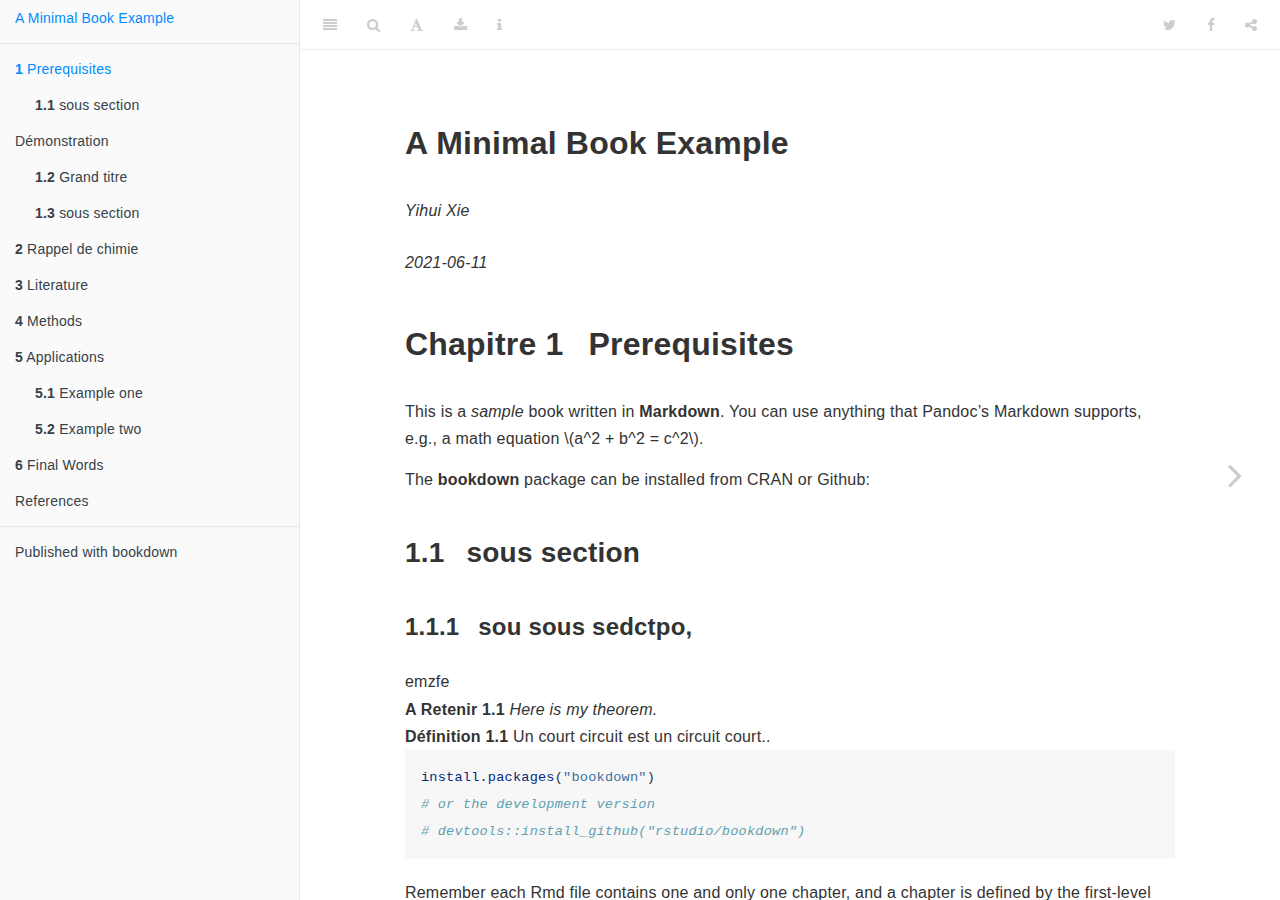
==== index.html @ 212eddb8 "premier commit" ====
<!DOCTYPE html>
<html lang="" xml:lang="">
<head>

  <meta charset="utf-8" />
  <meta http-equiv="X-UA-Compatible" content="IE=edge" />
  <title>A Minimal Book Example</title>
  <meta name="description" content="This is a minimal example of using the bookdown package to write a book. The output format for this example is bookdown::gitbook." />
  <meta name="generator" content="bookdown 0.22 and GitBook 2.6.7" />

  <meta property="og:title" content="A Minimal Book Example" />
  <meta property="og:type" content="book" />
  
  
  <meta property="og:description" content="This is a minimal example of using the bookdown package to write a book. The output format for this example is bookdown::gitbook." />
  

  <meta name="twitter:card" content="summary" />
  <meta name="twitter:title" content="A Minimal Book Example" />
  
  <meta name="twitter:description" content="This is a minimal example of using the bookdown package to write a book. The output format for this example is bookdown::gitbook." />
  

<meta name="author" content="Yihui Xie" />


<meta name="date" content="2021-06-11" />

  <meta name="viewport" content="width=device-width, initial-scale=1" />
  <meta name="apple-mobile-web-app-capable" content="yes" />
  <meta name="apple-mobile-web-app-status-bar-style" content="black" />
  
  

<link rel="next" href="démonstration.html"/>
<script src="libs/header-attrs-2.8/header-attrs.js"></script>
<script src="libs/jquery-2.2.3/jquery.min.js"></script>
<link href="libs/gitbook-2.6.7/css/style.css" rel="stylesheet" />
<link href="libs/gitbook-2.6.7/css/plugin-table.css" rel="stylesheet" />
<link href="libs/gitbook-2.6.7/css/plugin-bookdown.css" rel="stylesheet" />
<link href="libs/gitbook-2.6.7/css/plugin-highlight.css" rel="stylesheet" />
<link href="libs/gitbook-2.6.7/css/plugin-search.css" rel="stylesheet" />
<link href="libs/gitbook-2.6.7/css/plugin-fontsettings.css" rel="stylesheet" />
<link href="libs/gitbook-2.6.7/css/plugin-clipboard.css" rel="stylesheet" />









<link href="libs/anchor-sections-1.0.1/anchor-sections.css" rel="stylesheet" />
<script src="libs/anchor-sections-1.0.1/anchor-sections.js"></script>


<style type="text/css">
pre > code.sourceCode { white-space: pre; position: relative; }
pre > code.sourceCode > span { display: inline-block; line-height: 1.25; }
pre > code.sourceCode > span:empty { height: 1.2em; }
.sourceCode { overflow: visible; }
code.sourceCode > span { color: inherit; text-decoration: inherit; }
pre.sourceCode { margin: 0; }
@media screen {
div.sourceCode { overflow: auto; }
}
@media print {
pre > code.sourceCode { white-space: pre-wrap; }
pre > code.sourceCode > span { text-indent: -5em; padding-left: 5em; }
}
pre.numberSource code
  { counter-reset: source-line 0; }
pre.numberSource code > span
  { position: relative; left: -4em; counter-increment: source-line; }
pre.numberSource code > span > a:first-child::before
  { content: counter(source-line);
    position: relative; left: -1em; text-align: right; vertical-align: baseline;
    border: none; display: inline-block;
    -webkit-touch-callout: none; -webkit-user-select: none;
    -khtml-user-select: none; -moz-user-select: none;
    -ms-user-select: none; user-select: none;
    padding: 0 4px; width: 4em;
    color: #aaaaaa;
  }
pre.numberSource { margin-left: 3em; border-left: 1px solid #aaaaaa;  padding-left: 4px; }
div.sourceCode
  {   }
@media screen {
pre > code.sourceCode > span > a:first-child::before { text-decoration: underline; }
}
code span.al { color: #ff0000; font-weight: bold; } /* Alert */
code span.an { color: #60a0b0; font-weight: bold; font-style: italic; } /* Annotation */
code span.at { color: #7d9029; } /* Attribute */
code span.bn { color: #40a070; } /* BaseN */
code span.bu { } /* BuiltIn */
code span.cf { color: #007020; font-weight: bold; } /* ControlFlow */
code span.ch { color: #4070a0; } /* Char */
code span.cn { color: #880000; } /* Constant */
code span.co { color: #60a0b0; font-style: italic; } /* Comment */
code span.cv { color: #60a0b0; font-weight: bold; font-style: italic; } /* CommentVar */
code span.do { color: #ba2121; font-style: italic; } /* Documentation */
code span.dt { color: #902000; } /* DataType */
code span.dv { color: #40a070; } /* DecVal */
code span.er { color: #ff0000; font-weight: bold; } /* Error */
code span.ex { } /* Extension */
code span.fl { color: #40a070; } /* Float */
code span.fu { color: #06287e; } /* Function */
code span.im { } /* Import */
code span.in { color: #60a0b0; font-weight: bold; font-style: italic; } /* Information */
code span.kw { color: #007020; font-weight: bold; } /* Keyword */
code span.op { color: #666666; } /* Operator */
code span.ot { color: #007020; } /* Other */
code span.pp { color: #bc7a00; } /* Preprocessor */
code span.sc { color: #4070a0; } /* SpecialChar */
code span.ss { color: #bb6688; } /* SpecialString */
code span.st { color: #4070a0; } /* String */
code span.va { color: #19177c; } /* Variable */
code span.vs { color: #4070a0; } /* VerbatimString */
code span.wa { color: #60a0b0; font-weight: bold; font-style: italic; } /* Warning */
</style>


<link rel="stylesheet" href="style.css" type="text/css" />
</head>

<body>



  <div class="book without-animation with-summary font-size-2 font-family-1" data-basepath=".">

    <div class="book-summary">
      <nav role="navigation">

<ul class="summary">
<li><a href="./">A Minimal Book Example</a></li>

<li class="divider"></li>
<li class="chapter" data-level="1" data-path="index.html"><a href="index.html"><i class="fa fa-check"></i><b>1</b> Prerequisites</a>
<ul>
<li class="chapter" data-level="1.1" data-path="index.html"><a href="index.html#sous-section"><i class="fa fa-check"></i><b>1.1</b> sous section</a>
<ul>
<li class="chapter" data-level="1.1.1" data-path="index.html"><a href="index.html#sou-sous-sedctpo"><i class="fa fa-check"></i><b>1.1.1</b> sou sous sedctpo,</a></li>
</ul></li>
</ul></li>
<li class="chapter" data-level="" data-path="démonstration.html"><a href="démonstration.html"><i class="fa fa-check"></i>Démonstration</a>
<ul>
<li class="chapter" data-level="1.2" data-path="démonstration.html"><a href="démonstration.html#grand-titre"><i class="fa fa-check"></i><b>1.2</b> Grand titre</a>
<ul>
<li class="chapter" data-level="1.2.1" data-path="démonstration.html"><a href="démonstration.html#sous-titre"><i class="fa fa-check"></i><b>1.2.1</b> Sous titre</a></li>
</ul></li>
<li class="chapter" data-level="1.3" data-path="démonstration.html"><a href="démonstration.html#sous-section-1"><i class="fa fa-check"></i><b>1.3</b> sous section</a>
<ul>
<li class="chapter" data-level="1.3.1" data-path="démonstration.html"><a href="démonstration.html#sou-sous-sedctpo-1"><i class="fa fa-check"></i><b>1.3.1</b> sou sous sedctpo,</a></li>
</ul></li>
</ul></li>
<li class="chapter" data-level="2" data-path="rappel-de-chimie.html"><a href="rappel-de-chimie.html"><i class="fa fa-check"></i><b>2</b> Rappel de chimie</a></li>
<li class="chapter" data-level="3" data-path="literature.html"><a href="literature.html"><i class="fa fa-check"></i><b>3</b> Literature</a></li>
<li class="chapter" data-level="4" data-path="methods.html"><a href="methods.html"><i class="fa fa-check"></i><b>4</b> Methods</a></li>
<li class="chapter" data-level="5" data-path="applications.html"><a href="applications.html"><i class="fa fa-check"></i><b>5</b> Applications</a>
<ul>
<li class="chapter" data-level="5.1" data-path="applications.html"><a href="applications.html#example-one"><i class="fa fa-check"></i><b>5.1</b> Example one</a></li>
<li class="chapter" data-level="5.2" data-path="applications.html"><a href="applications.html#example-two"><i class="fa fa-check"></i><b>5.2</b> Example two</a></li>
</ul></li>
<li class="chapter" data-level="6" data-path="final-words.html"><a href="final-words.html"><i class="fa fa-check"></i><b>6</b> Final Words</a></li>
<li class="chapter" data-level="" data-path="references.html"><a href="references.html"><i class="fa fa-check"></i>References</a></li>
<li class="divider"></li>
<li><a href="https://github.com/rstudio/bookdown" target="blank">Published with bookdown</a></li>

</ul>

      </nav>
    </div>

    <div class="book-body">
      <div class="body-inner">
        <div class="book-header" role="navigation">
          <h1>
            <i class="fa fa-circle-o-notch fa-spin"></i><a href="./">A Minimal Book Example</a>
          </h1>
        </div>

        <div class="page-wrapper" tabindex="-1" role="main">
          <div class="page-inner">

            <section class="normal" id="section-">
<div id="header">
<h1 class="title">A Minimal Book Example</h1>
<p class="author"><em>Yihui Xie</em></p>
<p class="date" style="margin-top: 1.5em;"><em>2021-06-11</em></p>
</div>
<div id="prerequisites" class="section level1" number="1">
<h1><span class="header-section-number">Chapitre 1</span> Prerequisites</h1>
<p>This is a <em>sample</em> book written in <strong>Markdown</strong>. You can use anything that Pandoc’s Markdown supports, e.g., a math equation <span class="math inline">\(a^2 + b^2 = c^2\)</span>.</p>
<p>The <strong>bookdown</strong> package can be installed from CRAN or Github:</p>
<div id="sous-section" class="section level2" number="1.1">
<h2><span class="header-section-number">1.1</span> sous section</h2>
<div id="sou-sous-sedctpo" class="section level3" number="1.1.1">
<h3><span class="header-section-number">1.1.1</span> sou sous sedctpo,</h3>
emzfe

<div class="theorem">
<span id="thm:unnamed-chunk-1" class="theorem"><strong>A Retenir 1.1  </strong></span>Here is my theorem.
</div>

<div class="definition">
<span id="def:unnamed-chunk-2" class="definition"><strong>Définition 1.1  </strong></span>Un court circuit est un circuit court..
</div>
<div class="sourceCode" id="cb1"><pre class="sourceCode r"><code class="sourceCode r"><span id="cb1-1"><a href="index.html#cb1-1" aria-hidden="true" tabindex="-1"></a><span class="fu">install.packages</span>(<span class="st">&quot;bookdown&quot;</span>)</span>
<span id="cb1-2"><a href="index.html#cb1-2" aria-hidden="true" tabindex="-1"></a><span class="co"># or the development version</span></span>
<span id="cb1-3"><a href="index.html#cb1-3" aria-hidden="true" tabindex="-1"></a><span class="co"># devtools::install_github(&quot;rstudio/bookdown&quot;)</span></span></code></pre></div>
<p>Remember each Rmd file contains one and only one chapter, and a chapter is defined by the first-level heading <code>#</code>.</p>
<p>To compile this example to PDF, you need XeLaTeX. You are recommended to install TinyTeX (which includes XeLaTeX): <a href="https://yihui.org/tinytex/" class="uri">https://yihui.org/tinytex/</a>.</p>

</div>
</div>
</div>
            </section>

          </div>
        </div>
      </div>

<a href="démonstration.html" class="navigation navigation-next navigation-unique" aria-label="Next page"><i class="fa fa-angle-right"></i></a>
    </div>
  </div>
<script src="libs/gitbook-2.6.7/js/app.min.js"></script>
<script src="libs/gitbook-2.6.7/js/lunr.js"></script>
<script src="libs/gitbook-2.6.7/js/clipboard.min.js"></script>
<script src="libs/gitbook-2.6.7/js/plugin-search.js"></script>
<script src="libs/gitbook-2.6.7/js/plugin-sharing.js"></script>
<script src="libs/gitbook-2.6.7/js/plugin-fontsettings.js"></script>
<script src="libs/gitbook-2.6.7/js/plugin-bookdown.js"></script>
<script src="libs/gitbook-2.6.7/js/jquery.highlight.js"></script>
<script src="libs/gitbook-2.6.7/js/plugin-clipboard.js"></script>
<script>
gitbook.require(["gitbook"], function(gitbook) {
gitbook.start({
"sharing": {
"github": false,
"facebook": true,
"twitter": true,
"linkedin": false,
"weibo": false,
"instapaper": false,
"vk": false,
"whatsapp": false,
"all": ["facebook", "twitter", "linkedin", "weibo", "instapaper"]
},
"fontsettings": {
"theme": "white",
"family": "sans",
"size": 2
},
"edit": {
"link": null,
"text": null
},
"history": {
"link": null,
"text": null
},
"view": {
"link": null,
"text": null
},
"download": ["book.pdf", "book.epub"],
"toc": {
"collapse": "subsection"
}
});
});
</script>

<!-- dynamically load mathjax for compatibility with self-contained -->
<script>
  (function () {
    var script = document.createElement("script");
    script.type = "text/javascript";
    var src = "true";
    if (src === "" || src === "true") src = "https://mathjax.rstudio.com/latest/MathJax.js?config=TeX-MML-AM_CHTML";
    if (location.protocol !== "file:")
      if (/^https?:/.test(src))
        src = src.replace(/^https?:/, '');
    script.src = src;
    document.getElementsByTagName("head")[0].appendChild(script);
  })();
</script>
</body>

</html>
---- libs/gitbook-2.6.7/css/style.css ----
/*! normalize.css v2.1.0 | MIT License | git.io/normalize */img,legend{border:0}*,.fa{-webkit-font-smoothing:antialiased}.fa-ul>li,sub,sup{position:relative}.book .book-body .page-wrapper .page-inner section.normal hr:after,.book-langs-index .inner .languages:after,.buttons:after,.dropdown-menu .buttons:after{clear:both}body,html{-ms-text-size-adjust:100%;-webkit-text-size-adjust:100%}article,aside,details,figcaption,figure,footer,header,hgroup,main,nav,section,summary{display:block}audio,canvas,video{display:inline-block}.hidden,[hidden]{display:none}audio:not([controls]){display:none;height:0}html{font-family:sans-serif}body,figure{margin:0}a:focus{outline:dotted thin}a:active,a:hover{outline:0}h1{font-size:2em;margin:.67em 0}abbr[title]{border-bottom:1px dotted}b,strong{font-weight:700}dfn{font-style:italic}hr{-moz-box-sizing:content-box;box-sizing:content-box;height:0}mark{background:#ff0;color:#000}code,kbd,pre,samp{font-family:monospace,serif;font-size:1em}pre{white-space:pre-wrap}q{quotes:"\201C" "\201D" "\2018" "\2019"}small{font-size:80%}sub,sup{font-size:75%;line-height:0;vertical-align:baseline}sup{top:-.5em}sub{bottom:-.25em}svg:not(:root){overflow:hidden}fieldset{border:1px solid silver;margin:0 2px;padding:.35em .625em .75em}legend{padding:0}button,input,select,textarea{font-family:inherit;font-size:100%;margin:0}button,input{line-height:normal}button,select{text-transform:none}button,html input[type=button],input[type=reset],input[type=submit]{-webkit-appearance:button;cursor:pointer}button[disabled],html input[disabled]{cursor:default}input[type=checkbox],input[type=radio]{box-sizing:border-box;padding:0}input[type=search]{-webkit-appearance:textfield;-moz-box-sizing:content-box;-webkit-box-sizing:content-box;box-sizing:content-box}input[type=search]::-webkit-search-cancel-button{margin-right:10px;}button::-moz-focus-inner,input::-moz-focus-inner{border:0;padding:0}textarea{overflow:auto;vertical-align:top}table{border-collapse:collapse;border-spacing:0}/*!
 * Preboot v2
 *
 * Open sourced under MIT license by @mdo.
 * Some variables and mixins from Bootstrap (Apache 2 license).
 */.link-inherit,.link-inherit:focus,.link-inherit:hover{color:inherit}.fa,.fa-stack{display:inline-block}/*!
 *  Font Awesome 4.7.0 by @davegandy - http://fontawesome.io - @fontawesome
 *  License - http://fontawesome.io/license (Font: SIL OFL 1.1, CSS: MIT License)
 */@font-face{font-family:FontAwesome;src:url(./fontawesome/fontawesome-webfont.ttf?v=4.7.0) format('truetype');font-weight:400;font-style:normal}.fa{font-family:FontAwesome;font-style:normal;font-weight:400;line-height:1;-moz-osx-font-smoothing:grayscale}.book .book-header,.book .book-summary{font-family:"Helvetica Neue",Helvetica,Arial,sans-serif}.fa-lg{font-size:1.33333333em;line-height:.75em;vertical-align:-15%}.fa-2x{font-size:2em}.fa-3x{font-size:3em}.fa-4x{font-size:4em}.fa-5x{font-size:5em}.fa-fw{width:1.28571429em;text-align:center}.fa-ul{padding-left:0;margin-left:2.14285714em;list-style-type:none}.fa-li{position:absolute;left:-2.14285714em;width:2.14285714em;top:.14285714em;text-align:center}.fa-li.fa-lg{left:-1.85714286em}.fa-border{padding:.2em .25em .15em;border:.08em solid #eee;border-radius:.1em}.pull-right{float:right}.pull-left{float:left}.fa.pull-left{margin-right:.3em}.fa.pull-right{margin-left:.3em}.fa-spin{-webkit-animation:spin 2s infinite linear;-moz-animation:spin 2s infinite linear;-o-animation:spin 2s infinite linear;animation:spin 2s infinite linear}@-moz-keyframes spin{0%{-moz-transform:rotate(0)}100%{-moz-transform:rotate(359deg)}}@-webkit-keyframes spin{0%{-webkit-transform:rotate(0)}100%{-webkit-transform:rotate(359deg)}}@-o-keyframes spin{0%{-o-transform:rotate(0)}100%{-o-transform:rotate(359deg)}}@keyframes spin{0%{-webkit-transform:rotate(0);transform:rotate(0)}100%{-webkit-transform:rotate(359deg);transform:rotate(359deg)}}.fa-rotate-90{filter:progid:DXImageTransform.Microsoft.BasicImage(rotation=1);-webkit-transform:rotate(90deg);-moz-transform:rotate(90deg);-ms-transform:rotate(90deg);-o-transform:rotate(90deg);transform:rotate(90deg)}.fa-rotate-180{filter:progid:DXImageTransform.Microsoft.BasicImage(rotation=2);-webkit-transform:rotate(180deg);-moz-transform:rotate(180deg);-ms-transform:rotate(180deg);-o-transform:rotate(180deg);transform:rotate(180deg)}.fa-rotate-270{filter:progid:DXImageTransform.Microsoft.BasicImage(rotation=3);-webkit-transform:rotate(270deg);-moz-transform:rotate(270deg);-ms-transform:rotate(270deg);-o-transform:rotate(270deg);transform:rotate(270deg)}.fa-flip-horizontal{filter:progid:DXImageTransform.Microsoft.BasicImage(rotation=0, mirror=1);-webkit-transform:scale(-1,1);-moz-transform:scale(-1,1);-ms-transform:scale(-1,1);-o-transform:scale(-1,1);transform:scale(-1,1)}.fa-flip-vertical{filter:progid:DXImageTransform.Microsoft.BasicImage(rotation=2, mirror=1);-webkit-transform:scale(1,-1);-moz-transform:scale(1,-1);-ms-transform:scale(1,-1);-o-transform:scale(1,-1);transform:scale(1,-1)}.fa-stack{position:relative;width:2em;height:2em;line-height:2em;vertical-align:middle}.fa-stack-1x,.fa-stack-2x{position:absolute;left:0;width:100%;text-align:center}.fa-stack-1x{line-height:inherit}.fa-stack-2x{font-size:2em}.fa-inverse{color:#fff}.fa-glass:before{content:"\f000"}.fa-music:before{content:"\f001"}.fa-search:before{content:"\f002"}.fa-envelope-o:before{content:"\f003"}.fa-heart:before{content:"\f004"}.fa-star:before{content:"\f005"}.fa-star-o:before{content:"\f006"}.fa-user:before{content:"\f007"}.fa-film:before{content:"\f008"}.fa-th-large:before{content:"\f009"}.fa-th:before{content:"\f00a"}.fa-th-list:before{content:"\f00b"}.fa-check:before{content:"\f00c"}.fa-times:before{content:"\f00d"}.fa-search-plus:before{content:"\f00e"}.fa-search-minus:before{content:"\f010"}.fa-power-off:before{content:"\f011"}.fa-signal:before{content:"\f012"}.fa-cog:before,.fa-gear:before{content:"\f013"}.fa-trash-o:before{content:"\f014"}.fa-home:before{content:"\f015"}.fa-file-o:before{content:"\f016"}.fa-clock-o:before{content:"\f017"}.fa-road:before{content:"\f018"}.fa-download:before{content:"\f019"}.fa-arrow-circle-o-down:before{content:"\f01a"}.fa-arrow-circle-o-up:before{content:"\f01b"}.fa-inbox:before{content:"\f01c"}.fa-play-circle-o:before{content:"\f01d"}.fa-repeat:before,.fa-rotate-right:before{content:"\f01e"}.fa-refresh:before{content:"\f021"}.fa-list-alt:before{content:"\f022"}.fa-lock:before{content:"\f023"}.fa-flag:before{content:"\f024"}.fa-headphones:before{content:"\f025"}.fa-volume-off:before{content:"\f026"}.fa-volume-down:before{content:"\f027"}.fa-volume-up:before{content:"\f028"}.fa-qrcode:before{content:"\f029"}.fa-barcode:before{content:"\f02a"}.fa-tag:before{content:"\f02b"}.fa-tags:before{content:"\f02c"}.fa-book:before{content:"\f02d"}.fa-bookmark:before{content:"\f02e"}.fa-print:before{content:"\f02f"}.fa-camera:before{content:"\f030"}.fa-font:before{content:"\f031"}.fa-bold:before{content:"\f032"}.fa-italic:before{content:"\f033"}.fa-text-height:before{content:"\f034"}.fa-text-width:before{content:"\f035"}.fa-align-left:before{content:"\f036"}.fa-align-center:before{content:"\f037"}.fa-align-right:before{content:"\f038"}.fa-align-justify:before{content:"\f039"}.fa-list:before{content:"\f03a"}.fa-dedent:before,.fa-outdent:before{content:"\f03b"}.fa-indent:before{content:"\f03c"}.fa-video-camera:before{content:"\f03d"}.fa-image:before,.fa-photo:before,.fa-picture-o:before{content:"\f03e"}.fa-pencil:before{content:"\f040"}.fa-map-marker:before{content:"\f041"}.fa-adjust:before{content:"\f042"}.fa-tint:before{content:"\f043"}.fa-edit:before,.fa-pencil-square-o:before{content:"\f044"}.fa-share-square-o:before{content:"\f045"}.fa-check-square-o:before{content:"\f046"}.fa-arrows:before{content:"\f047"}.fa-step-backward:before{content:"\f048"}.fa-fast-backward:before{content:"\f049"}.fa-backward:before{content:"\f04a"}.fa-play:before{content:"\f04b"}.fa-pause:before{content:"\f04c"}.fa-stop:before{content:"\f04d"}.fa-forward:before{content:"\f04e"}.fa-fast-forward:before{content:"\f050"}.fa-step-forward:before{content:"\f051"}.fa-eject:before{content:"\f052"}.fa-chevron-left:before{content:"\f053"}.fa-chevron-right:before{content:"\f054"}.fa-plus-circle:before{content:"\f055"}.fa-minus-circle:before{content:"\f056"}.fa-times-circle:before{content:"\f057"}.fa-check-circle:before{content:"\f058"}.fa-question-circle:before{content:"\f059"}.fa-info-circle:before{content:"\f05a"}.fa-crosshairs:before{content:"\f05b"}.fa-times-circle-o:before{content:"\f05c"}.fa-check-circle-o:before{content:"\f05d"}.fa-ban:before{content:"\f05e"}.fa-arrow-left:before{content:"\f060"}.fa-arrow-right:before{content:"\f061"}.fa-arrow-up:before{content:"\f062"}.fa-arrow-down:before{content:"\f063"}.fa-mail-forward:before,.fa-share:before{content:"\f064"}.fa-expand:before{content:"\f065"}.fa-compress:before{content:"\f066"}.fa-plus:before{content:"\f067"}.fa-minus:before{content:"\f068"}.fa-asterisk:before{content:"\f069"}.fa-exclamation-circle:before{content:"\f06a"}.fa-gift:before{content:"\f06b"}.fa-leaf:before{content:"\f06c"}.fa-fire:before{content:"\f06d"}.fa-eye:before{content:"\f06e"}.fa-eye-slash:before{content:"\f070"}.fa-exclamation-triangle:before,.fa-warning:before{content:"\f071"}.fa-plane:before{content:"\f072"}.fa-calendar:before{content:"\f073"}.fa-random:before{content:"\f074"}.fa-comment:before{content:"\f075"}.fa-magnet:before{content:"\f076"}.fa-chevron-up:before{content:"\f077"}.fa-chevron-down:before{content:"\f078"}.fa-retweet:before{content:"\f079"}.fa-shopping-cart:before{content:"\f07a"}.fa-folder:before{content:"\f07b"}.fa-folder-open:before{content:"\f07c"}.fa-arrows-v:before{content:"\f07d"}.fa-arrows-h:before{content:"\f07e"}.fa-bar-chart-o:before{content:"\f080"}.fa-twitter-square:before{content:"\f081"}.fa-facebook-square:before{content:"\f082"}.fa-camera-retro:before{content:"\f083"}.fa-key:before{content:"\f084"}.fa-cogs:before,.fa-gears:before{content:"\f085"}.fa-comments:before{content:"\f086"}.fa-thumbs-o-up:before{content:"\f087"}.fa-thumbs-o-down:before{content:"\f088"}.fa-star-half:before{content:"\f089"}.fa-heart-o:before{content:"\f08a"}.fa-sign-out:before{content:"\f08b"}.fa-linkedin-square:before{content:"\f08c"}.fa-thumb-tack:before{content:"\f08d"}.fa-external-link:before{content:"\f08e"}.fa-sign-in:before{content:"\f090"}.fa-trophy:before{content:"\f091"}.fa-github-square:before{content:"\f092"}.fa-upload:before{content:"\f093"}.fa-lemon-o:before{content:"\f094"}.fa-phone:before{content:"\f095"}.fa-square-o:before{content:"\f096"}.fa-bookmark-o:before{content:"\f097"}.fa-phone-square:before{content:"\f098"}.fa-twitter:before{content:"\f099"}.fa-facebook:before{content:"\f09a"}.fa-github:before{content:"\f09b"}.fa-unlock:before{content:"\f09c"}.fa-credit-card:before{content:"\f09d"}.fa-rss:before{content:"\f09e"}.fa-hdd-o:before{content:"\f0a0"}.fa-bullhorn:before{content:"\f0a1"}.fa-bell:before{content:"\f0f3"}.fa-certificate:before{content:"\f0a3"}.fa-hand-o-right:before{content:"\f0a4"}.fa-hand-o-left:before{content:"\f0a5"}.fa-hand-o-up:before{content:"\f0a6"}.fa-hand-o-down:before{content:"\f0a7"}.fa-arrow-circle-left:before{content:"\f0a8"}.fa-arrow-circle-right:before{content:"\f0a9"}.fa-arrow-circle-up:before{content:"\f0aa"}.fa-arrow-circle-down:before{content:"\f0ab"}.fa-globe:before{content:"\f0ac"}.fa-wrench:before{content:"\f0ad"}.fa-tasks:before{content:"\f0ae"}.fa-filter:before{content:"\f0b0"}.fa-briefcase:before{content:"\f0b1"}.fa-arrows-alt:before{content:"\f0b2"}.fa-group:before,.fa-users:before{content:"\f0c0"}.fa-chain:before,.fa-link:before{content:"\f0c1"}.fa-cloud:before{content:"\f0c2"}.fa-flask:before{content:"\f0c3"}.fa-cut:before,.fa-scissors:before{content:"\f0c4"}.fa-copy:before,.fa-files-o:before{content:"\f0c5"}.fa-paperclip:before{content:"\f0c6"}.fa-floppy-o:before,.fa-save:before{content:"\f0c7"}.fa-square:before{content:"\f0c8"}.fa-bars:before,.fa-navicon:before,.fa-reorder:before{content:"\f0c9"}.fa-list-ul:before{content:"\f0ca"}.fa-list-ol:before{content:"\f0cb"}.fa-strikethrough:before{content:"\f0cc"}.fa-underline:before{content:"\f0cd"}.fa-table:before{content:"\f0ce"}.fa-magic:before{content:"\f0d0"}.fa-truck:before{content:"\f0d1"}.fa-pinterest:before{content:"\f0d2"}.fa-pinterest-square:before{content:"\f0d3"}.fa-google-plus-square:before{content:"\f0d4"}.fa-google-plus:before{content:"\f0d5"}.fa-money:before{content:"\f0d6"}.fa-caret-down:before{content:"\f0d7"}.fa-caret-up:before{content:"\f0d8"}.fa-caret-left:before{content:"\f0d9"}.fa-caret-right:before{content:"\f0da"}.fa-columns:before{content:"\f0db"}.fa-sort:before,.fa-unsorted:before{content:"\f0dc"}.fa-sort-desc:before,.fa-sort-down:before{content:"\f0dd"}.fa-sort-asc:before,.fa-sort-up:before{content:"\f0de"}.fa-envelope:before{content:"\f0e0"}.fa-linkedin:before{content:"\f0e1"}.fa-rotate-left:before,.fa-undo:before{content:"\f0e2"}.fa-gavel:before,.fa-legal:before{content:"\f0e3"}.fa-dashboard:before,.fa-tachometer:before{content:"\f0e4"}.fa-comment-o:before{content:"\f0e5"}.fa-comments-o:before{content:"\f0e6"}.fa-bolt:before,.fa-flash:before{content:"\f0e7"}.fa-sitemap:before{content:"\f0e8"}.fa-umbrella:before{content:"\f0e9"}.fa-clipboard:before,.fa-paste:before{content:"\f0ea"}.fa-lightbulb-o:before{content:"\f0eb"}.fa-exchange:before{content:"\f0ec"}.fa-cloud-download:before{content:"\f0ed"}.fa-cloud-upload:before{content:"\f0ee"}.fa-user-md:before{content:"\f0f0"}.fa-stethoscope:before{content:"\f0f1"}.fa-suitcase:before{content:"\f0f2"}.fa-bell-o:before{content:"\f0a2"}.fa-coffee:before{content:"\f0f4"}.fa-cutlery:before{content:"\f0f5"}.fa-file-text-o:before{content:"\f0f6"}.fa-building-o:before{content:"\f0f7"}.fa-hospital-o:before{content:"\f0f8"}.fa-ambulance:before{content:"\f0f9"}.fa-medkit:before{content:"\f0fa"}.fa-fighter-jet:before{content:"\f0fb"}.fa-beer:before{content:"\f0fc"}.fa-h-square:before{content:"\f0fd"}.fa-plus-square:before{content:"\f0fe"}.fa-angle-double-left:before{content:"\f100"}.fa-angle-double-right:before{content:"\f101"}.fa-angle-double-up:before{content:"\f102"}.fa-angle-double-down:before{content:"\f103"}.fa-angle-left:before{content:"\f104"}.fa-angle-right:before{content:"\f105"}.fa-angle-up:before{content:"\f106"}.fa-angle-down:before{content:"\f107"}.fa-desktop:before{content:"\f108"}.fa-laptop:before{content:"\f109"}.fa-tablet:before{content:"\f10a"}.fa-mobile-phone:before,.fa-mobile:before{content:"\f10b"}.fa-circle-o:before{content:"\f10c"}.fa-quote-left:before{content:"\f10d"}.fa-quote-right:before{content:"\f10e"}.fa-spinner:before{content:"\f110"}.fa-circle:before{content:"\f111"}.fa-mail-reply:before,.fa-reply:before{content:"\f112"}.fa-github-alt:before{content:"\f113"}.fa-folder-o:before{content:"\f114"}.fa-folder-open-o:before{content:"\f115"}.fa-smile-o:before{content:"\f118"}.fa-frown-o:before{content:"\f119"}.fa-meh-o:before{content:"\f11a"}.fa-gamepad:before{content:"\f11b"}.fa-keyboard-o:before{content:"\f11c"}.fa-flag-o:before{content:"\f11d"}.fa-flag-checkered:before{content:"\f11e"}.fa-terminal:before{content:"\f120"}.fa-code:before{content:"\f121"}.fa-mail-reply-all:before,.fa-reply-all:before{content:"\f122"}.fa-star-half-empty:before,.fa-star-half-full:before,.fa-star-half-o:before{content:"\f123"}.fa-location-arrow:before{content:"\f124"}.fa-crop:before{content:"\f125"}.fa-code-fork:before{content:"\f126"}.fa-chain-broken:before,.fa-unlink:before{content:"\f127"}.fa-question:before{content:"\f128"}.fa-info:before{content:"\f129"}.fa-exclamation:before{content:"\f12a"}.fa-superscript:before{content:"\f12b"}.fa-subscript:before{content:"\f12c"}.fa-eraser:before{content:"\f12d"}.fa-puzzle-piece:before{content:"\f12e"}.fa-microphone:before{content:"\f130"}.fa-microphone-slash:before{content:"\f131"}.fa-shield:before{content:"\f132"}.fa-calendar-o:before{content:"\f133"}.fa-fire-extinguisher:before{content:"\f134"}.fa-rocket:before{content:"\f135"}.fa-maxcdn:before{content:"\f136"}.fa-chevron-circle-left:before{content:"\f137"}.fa-chevron-circle-right:before{content:"\f138"}.fa-chevron-circle-up:before{content:"\f139"}.fa-chevron-circle-down:before{content:"\f13a"}.fa-html5:before{content:"\f13b"}.fa-css3:before{content:"\f13c"}.fa-anchor:before{content:"\f13d"}.fa-unlock-alt:before{content:"\f13e"}.fa-bullseye:before{content:"\f140"}.fa-ellipsis-h:before{content:"\f141"}.fa-ellipsis-v:before{content:"\f142"}.fa-rss-square:before{content:"\f143"}.fa-play-circle:before{content:"\f144"}.fa-ticket:before{content:"\f145"}.fa-minus-square:before{content:"\f146"}.fa-minus-square-o:before{content:"\f147"}.fa-level-up:before{content:"\f148"}.fa-level-down:before{content:"\f149"}.fa-check-square:before{content:"\f14a"}.fa-pencil-square:before{content:"\f14b"}.fa-external-link-square:before{content:"\f14c"}.fa-share-square:before{content:"\f14d"}.fa-compass:before{content:"\f14e"}.fa-caret-square-o-down:before,.fa-toggle-down:before{content:"\f150"}.fa-caret-square-o-up:before,.fa-toggle-up:before{content:"\f151"}.fa-caret-square-o-right:before,.fa-toggle-right:before{content:"\f152"}.fa-eur:before,.fa-euro:before{content:"\f153"}.fa-gbp:before{content:"\f154"}.fa-dollar:before,.fa-usd:before{content:"\f155"}.fa-inr:before,.fa-rupee:before{content:"\f156"}.fa-cny:before,.fa-jpy:before,.fa-rmb:before,.fa-yen:before{content:"\f157"}.fa-rouble:before,.fa-rub:before,.fa-ruble:before{content:"\f158"}.fa-krw:before,.fa-won:before{content:"\f159"}.fa-bitcoin:before,.fa-btc:before{content:"\f15a"}.fa-file:before{content:"\f15b"}.fa-file-text:before{content:"\f15c"}.fa-sort-alpha-asc:before{content:"\f15d"}.fa-sort-alpha-desc:before{content:"\f15e"}.fa-sort-amount-asc:before{content:"\f160"}.fa-sort-amount-desc:before{content:"\f161"}.fa-sort-numeric-asc:before{content:"\f162"}.fa-sort-numeric-desc:before{content:"\f163"}.fa-thumbs-up:before{content:"\f164"}.fa-thumbs-down:before{content:"\f165"}.fa-youtube-square:before{content:"\f166"}.fa-youtube:before{content:"\f167"}.fa-xing:before{content:"\f168"}.fa-xing-square:before{content:"\f169"}.fa-youtube-play:before{content:"\f16a"}.fa-dropbox:before{content:"\f16b"}.fa-stack-overflow:before{content:"\f16c"}.fa-instagram:before{content:"\f16d"}.fa-flickr:before{content:"\f16e"}.fa-adn:before{content:"\f170"}.fa-bitbucket:before{content:"\f171"}.fa-bitbucket-square:before{content:"\f172"}.fa-tumblr:before{content:"\f173"}.fa-tumblr-square:before{content:"\f174"}.fa-long-arrow-down:before{content:"\f175"}.fa-long-arrow-up:before{content:"\f176"}.fa-long-arrow-left:before{content:"\f177"}.fa-long-arrow-right:before{content:"\f178"}.fa-apple:before{content:"\f179"}.fa-windows:before{content:"\f17a"}.fa-android:before{content:"\f17b"}.fa-linux:before{content:"\f17c"}.fa-dribbble:before{content:"\f17d"}.fa-skype:before{content:"\f17e"}.fa-foursquare:before{content:"\f180"}.fa-trello:before{content:"\f181"}.fa-female:before{content:"\f182"}.fa-male:before{content:"\f183"}.fa-gittip:before{content:"\f184"}.fa-sun-o:before{content:"\f185"}.fa-moon-o:before{content:"\f186"}.fa-archive:before{content:"\f187"}.fa-bug:before{content:"\f188"}.fa-vk:before{content:"\f189"}.fa-weibo:before{content:"\f18a"}.fa-renren:before{content:"\f18b"}.fa-pagelines:before{content:"\f18c"}.fa-stack-exchange:before{content:"\f18d"}.fa-arrow-circle-o-right:before{content:"\f18e"}.fa-arrow-circle-o-left:before{content:"\f190"}.fa-caret-square-o-left:before,.fa-toggle-left:before{content:"\f191"}.fa-dot-circle-o:before{content:"\f192"}.fa-wheelchair:before{content:"\f193"}.fa-vimeo-square:before{content:"\f194"}.fa-try:before,.fa-turkish-lira:before{content:"\f195"}.fa-plus-square-o:before{content:"\f196"}.fa-space-shuttle:before{content:"\f197"}.fa-slack:before{content:"\f198"}.fa-envelope-square:before{content:"\f199"}.fa-wordpress:before{content:"\f19a"}.fa-openid:before{content:"\f19b"}.fa-bank:before,.fa-institution:before,.fa-university:before{content:"\f19c"}.fa-graduation-cap:before,.fa-mortar-board:before{content:"\f19d"}.fa-yahoo:before{content:"\f19e"}.fa-google:before{content:"\f1a0"}.fa-reddit:before{content:"\f1a1"}.fa-reddit-square:before{content:"\f1a2"}.fa-stumbleupon-circle:before{content:"\f1a3"}.fa-stumbleupon:before{content:"\f1a4"}.fa-delicious:before{content:"\f1a5"}.fa-digg:before{content:"\f1a6"}.fa-pied-piper-square:before,.fa-pied-piper:before{content:"\f1a7"}.fa-pied-piper-alt:before{content:"\f1a8"}.fa-drupal:before{content:"\f1a9"}.fa-joomla:before{content:"\f1aa"}.fa-language:before{content:"\f1ab"}.fa-fax:before{content:"\f1ac"}.fa-building:before{content:"\f1ad"}.fa-child:before{content:"\f1ae"}.fa-paw:before{content:"\f1b0"}.fa-spoon:before{content:"\f1b1"}.fa-cube:before{content:"\f1b2"}.fa-cubes:before{content:"\f1b3"}.fa-behance:before{content:"\f1b4"}.fa-behance-square:before{content:"\f1b5"}.fa-steam:before{content:"\f1b6"}.fa-steam-square:before{content:"\f1b7"}.fa-recycle:before{content:"\f1b8"}.fa-automobile:before,.fa-car:before{content:"\f1b9"}.fa-cab:before,.fa-taxi:before{content:"\f1ba"}.fa-tree:before{content:"\f1bb"}.fa-spotify:before{content:"\f1bc"}.fa-deviantart:before{content:"\f1bd"}.fa-soundcloud:before{content:"\f1be"}.fa-database:before{content:"\f1c0"}.fa-file-pdf-o:before{content:"\f1c1"}.fa-file-word-o:before{content:"\f1c2"}.fa-file-excel-o:before{content:"\f1c3"}.fa-file-powerpoint-o:before{content:"\f1c4"}.fa-file-image-o:before,.fa-file-photo-o:before,.fa-file-picture-o:before{content:"\f1c5"}.fa-file-archive-o:before,.fa-file-zip-o:before{content:"\f1c6"}.fa-file-audio-o:before,.fa-file-sound-o:before{content:"\f1c7"}.fa-file-movie-o:before,.fa-file-video-o:before{content:"\f1c8"}.fa-file-code-o:before{content:"\f1c9"}.fa-vine:before{content:"\f1ca"}.fa-codepen:before{content:"\f1cb"}.fa-jsfiddle:before{content:"\f1cc"}.fa-life-bouy:before,.fa-life-ring:before,.fa-life-saver:before,.fa-support:before{content:"\f1cd"}.fa-circle-o-notch:before{content:"\f1ce"}.fa-ra:before,.fa-rebel:before{content:"\f1d0"}.fa-empire:before,.fa-ge:before{content:"\f1d1"}.fa-git-square:before{content:"\f1d2"}.fa-git:before{content:"\f1d3"}.fa-hacker-news:before{content:"\f1d4"}.fa-tencent-weibo:before{content:"\f1d5"}.fa-qq:before{content:"\f1d6"}.fa-wechat:before,.fa-weixin:before{content:"\f1d7"}.fa-paper-plane:before,.fa-send:before{content:"\f1d8"}.fa-paper-plane-o:before,.fa-send-o:before{content:"\f1d9"}.fa-history:before{content:"\f1da"}.fa-circle-thin:before{content:"\f1db"}.fa-header:before{content:"\f1dc"}.fa-paragraph:before{content:"\f1dd"}.fa-sliders:before{content:"\f1de"}.fa-share-alt:before{content:"\f1e0"}.fa-share-alt-square:before{content:"\f1e1"}.fa-bomb:before{content:"\f1e2"}.book-langs-index{width:100%;height:100%;padding:40px 0;margin:0;overflow:auto}@media (max-width:600px){.book-langs-index{padding:0}}.book-langs-index .inner{max-width:600px;width:100%;margin:0 auto;padding:30px;background:#fff;border-radius:3px}.book-langs-index .inner h3{margin:0}.book-langs-index .inner .languages{list-style:none;padding:20px 30px;margin-top:20px;border-top:1px solid #eee}.book-langs-index .inner .languages:after,.book-langs-index .inner .languages:before{content:" ";display:table;line-height:0}.book-langs-index .inner .languages li{width:50%;float:left;padding:10px 5px;font-size:16px}@media (max-width:600px){.book-langs-index .inner .languages li{width:100%;max-width:100%}}.book .book-header{overflow:visible;height:50px;padding:0 8px;z-index:2;font-size:.85em;color:#7e888b;background:0 0}.book .book-header .btn{display:block;height:50px;padding:0 15px;border-bottom:none;color:#ccc;text-transform:uppercase;line-height:50px;-webkit-box-shadow:none!important;box-shadow:none!important;position:relative;font-size:14px}.book .book-header .btn:hover{position:relative;text-decoration:none;color:#444;background:0 0}.book .book-header h1{margin:0;font-size:20px;font-weight:200;text-align:center;line-height:50px;opacity:0;padding-left:200px;padding-right:200px;-webkit-transition:opacity .2s ease;-moz-transition:opacity .2s ease;-o-transition:opacity .2s ease;transition:opacity .2s ease;overflow:hidden;text-overflow:ellipsis;white-space:nowrap}.book .book-header h1 a,.book .book-header h1 a:hover{color:inherit;text-decoration:none}@media (max-width:1000px){.book .book-header h1{display:none}}.book .book-header h1 i{display:none}.book .book-header:hover h1{opacity:1}.book.is-loading .book-header h1 i{display:inline-block}.book.is-loading .book-header h1 a{display:none}.dropdown{position:relative}.dropdown-menu{position:absolute;top:100%;left:0;z-index:100;display:none;float:left;min-width:160px;padding:0;margin:2px 0 0;list-style:none;font-size:14px;background-color:#fafafa;border:1px solid rgba(0,0,0,.07);border-radius:1px;-webkit-box-shadow:0 6px 12px rgba(0,0,0,.175);box-shadow:0 6px 12px rgba(0,0,0,.175);background-clip:padding-box}.dropdown-menu.open{display:block}.dropdown-menu.dropdown-left{left:auto;right:4%}.dropdown-menu.dropdown-left .dropdown-caret{right:14px;left:auto}.dropdown-menu .dropdown-caret{position:absolute;top:-8px;left:14px;width:18px;height:10px;float:left;overflow:hidden}.dropdown-menu .dropdown-caret .caret-inner,.dropdown-menu .dropdown-caret .caret-outer{display:inline-block;top:0;border-left:9px solid transparent;border-right:9px solid transparent;position:absolute}.dropdown-menu .dropdown-caret .caret-outer{border-bottom:9px solid rgba(0,0,0,.1);height:auto;left:0;width:auto;margin-left:-1px}.dropdown-menu .dropdown-caret .caret-inner{margin-top:-1px;top:1px;border-bottom:9px solid #fafafa}.dropdown-menu .buttons{border-bottom:1px solid rgba(0,0,0,.07)}.dropdown-menu .buttons:after,.dropdown-menu .buttons:before{content:" ";display:table;line-height:0}.dropdown-menu .buttons:last-child{border-bottom:none}.dropdown-menu .buttons .button{border:0;background-color:transparent;color:#a6a6a6;width:100%;text-align:center;float:left;line-height:1.42857143;padding:8px 4px}.alert,.dropdown-menu .buttons .button:hover{color:#444}.dropdown-menu .buttons .button:focus,.dropdown-menu .buttons .button:hover{outline:0}.dropdown-menu .buttons .button.size-2{width:50%}.dropdown-menu .buttons .button.size-3{width:33%}.alert{padding:15px;margin-bottom:20px;background:#eee;border-bottom:5px solid #ddd}.alert-success{background:#dff0d8;border-color:#d6e9c6;color:#3c763d}.alert-info{background:#d9edf7;border-color:#bce8f1;color:#31708f}.alert-danger{background:#f2dede;border-color:#ebccd1;color:#a94442}.alert-warning{background:#fcf8e3;border-color:#faebcc;color:#8a6d3b}.book .book-summary{position:absolute;top:0;left:-300px;bottom:0;z-index:1;width:300px;color:#364149;background:#fafafa;border-right:1px solid rgba(0,0,0,.07);-webkit-transition:left 250ms ease;-moz-transition:left 250ms ease;-o-transition:left 250ms ease;transition:left 250ms ease}.book .book-summary ul.summary{position:absolute;top:0;left:0;right:0;bottom:0;overflow-y:auto;list-style:none;margin:0;padding:0;-webkit-transition:top .5s ease;-moz-transition:top .5s ease;-o-transition:top .5s ease;transition:top .5s ease}.book .book-summary ul.summary li{list-style:none}.book .book-summary ul.summary li.divider{height:1px;margin:7px 0;overflow:hidden;background:rgba(0,0,0,.07)}.book .book-summary ul.summary li i.fa-check{display:none;position:absolute;right:9px;top:16px;font-size:9px;color:#3c3}.book .book-summary ul.summary li.done>a{color:#364149;font-weight:400}.book .book-summary ul.summary li.done>a i{display:inline}.book .book-summary ul.summary li a,.book .book-summary ul.summary li span{display:block;padding:10px 15px;border-bottom:none;color:#364149;background:0 0;text-overflow:ellipsis;overflow:hidden;white-space:nowrap;position:relative}.book .book-summary ul.summary li span{cursor:not-allowed;opacity:.3;filter:alpha(opacity=30)}.book .book-summary ul.summary li a:hover,.book .book-summary ul.summary li.active>a{color:#008cff;background:0 0;text-decoration:none}.book .book-summary ul.summary li ul{padding-left:20px}@media (max-width:600px){.book .book-summary{width:calc(100% - 60px);bottom:0;left:-100%}}.book.with-summary .book-summary{left:0}.book.without-animation .book-summary{-webkit-transition:none!important;-moz-transition:none!important;-o-transition:none!important;transition:none!important}.book{position:relative;width:100%;height:100%}.book .book-body,.book .book-body .body-inner{position:absolute;top:0;left:0;overflow-y:auto;bottom:0;right:0}.book .book-body{color:#000;background:#fff;-webkit-transition:left 250ms ease;-moz-transition:left 250ms ease;-o-transition:left 250ms ease;transition:left 250ms ease}.book .book-body .page-wrapper{position:relative;outline:0}.book .book-body .page-wrapper .page-inner{max-width:800px;margin:0 auto;padding:20px 0 40px}.book .book-body .page-wrapper .page-inner section{margin:0;padding:5px 15px;background:#fff;border-radius:2px;line-height:1.7;font-size:1.6rem}.book .book-body .page-wrapper .page-inner .btn-group .btn{border-radius:0;background:#eee;border:0}@media (max-width:1240px){.book .book-body{-webkit-transition:-webkit-transform 250ms ease;-moz-transition:-moz-transform 250ms ease;-o-transition:-o-transform 250ms ease;transition:transform 250ms ease;padding-bottom:20px}.book .book-body .body-inner{position:static;min-height:calc(100% - 50px)}}@media (min-width:600px){.book.with-summary .book-body{left:300px}}@media (max-width:600px){.book.with-summary{overflow:hidden}.book.with-summary .book-body{-webkit-transform:translate(calc(100% - 60px),0);-moz-transform:translate(calc(100% - 60px),0);-ms-transform:translate(calc(100% - 60px),0);-o-transform:translate(calc(100% - 60px),0);transform:translate(calc(100% - 60px),0)}}.book.without-animation .book-body{-webkit-transition:none!important;-moz-transition:none!important;-o-transition:none!important;transition:none!important}.buttons:after,.buttons:before{content:" ";display:table;line-height:0}.button{border:0;background:#eee;color:#666;width:100%;text-align:center;float:left;line-height:1.42857143;padding:8px 4px}.button:hover{color:#444}.button:focus,.button:hover{outline:0}.button.size-2{width:50%}.button.size-3{width:33%}.book .book-body .page-wrapper .page-inner section{display:none}.book .book-body .page-wrapper .page-inner section.normal{display:block;word-wrap:break-word;overflow:hidden;color:#333;line-height:1.7;text-size-adjust:100%;-ms-text-size-adjust:100%;-webkit-text-size-adjust:100%;-moz-text-size-adjust:100%}.book .book-body .page-wrapper .page-inner section.normal *{box-sizing:border-box;-webkit-box-sizing:border-box;}.book .book-body .page-wrapper .page-inner section.normal>:first-child{margin-top:0!important}.book .book-body .page-wrapper .page-inner section.normal>:last-child{margin-bottom:0!important}.book .book-body .page-wrapper .page-inner section.normal blockquote,.book .book-body .page-wrapper .page-inner section.normal code,.book .book-body .page-wrapper .page-inner section.normal figure,.book .book-body .page-wrapper .page-inner section.normal img,.book .book-body .page-wrapper .page-inner section.normal pre,.book .book-body .page-wrapper .page-inner section.normal table,.book .book-body .page-wrapper .page-inner section.normal tr{page-break-inside:avoid}.book .book-body .page-wrapper .page-inner section.normal h2,.book .book-body .page-wrapper .page-inner section.normal h3,.book .book-body .page-wrapper .page-inner section.normal h4,.book .book-body .page-wrapper .page-inner section.normal h5,.book .book-body .page-wrapper .page-inner section.normal p{orphans:3;widows:3}.book .book-body .page-wrapper .page-inner section.normal h1,.book .book-body .page-wrapper .page-inner section.normal h2,.book .book-body .page-wrapper .page-inner section.normal h3,.book .book-body .page-wrapper .page-inner section.normal h4,.book .book-body .page-wrapper .page-inner section.normal h5{page-break-after:avoid}.book .book-body .page-wrapper .page-inner section.normal b,.book .book-body .page-wrapper .page-inner section.normal strong{font-weight:700}.book .book-body .page-wrapper .page-inner section.normal em{font-style:italic}.book .book-body .page-wrapper .page-inner section.normal blockquote,.book .book-body .page-wrapper .page-inner section.normal dl,.book .book-body .page-wrapper .page-inner section.normal ol,.book .book-body .page-wrapper .page-inner section.normal p,.book .book-body .page-wrapper .page-inner section.normal table,.book .book-body .page-wrapper .page-inner section.normal ul{margin-top:0;margin-bottom:.85em}.book .book-body .page-wrapper .page-inner section.normal a{color:#4183c4;text-decoration:none;background:0 0}.book .book-body .page-wrapper .page-inner section.normal a:active,.book .book-body .page-wrapper .page-inner section.normal a:focus,.book .book-body .page-wrapper .page-inner section.normal a:hover{outline:0;text-decoration:underline}.book .book-body .page-wrapper .page-inner section.normal img{border:0;max-width:100%}.book .book-body .page-wrapper .page-inner section.normal hr{height:4px;padding:0;margin:1.7em 0;overflow:hidden;background-color:#e7e7e7;border:none}.book .book-body .page-wrapper .page-inner section.normal hr:after,.book .book-body .page-wrapper .page-inner section.normal hr:before{display:table;content:" "}.book .book-body .page-wrapper .page-inner section.normal h1,.book .book-body .page-wrapper .page-inner section.normal h2,.book .book-body .page-wrapper .page-inner section.normal h3,.book .book-body .page-wrapper .page-inner section.normal h4,.book .book-body .page-wrapper .page-inner section.normal h5,.book .book-body .page-wrapper .page-inner section.normal h6{margin-top:1.275em;margin-bottom:.85em;}.book .book-body .page-wrapper .page-inner section.normal h1{font-size:2em}.book .book-body .page-wrapper .page-inner section.normal h2{font-size:1.75em}.book .book-body .page-wrapper .page-inner section.normal h3{font-size:1.5em}.book .book-body .page-wrapper .page-inner section.normal h4{font-size:1.25em}.book .book-body .page-wrapper .page-inner section.normal h5{font-size:1em}.book .book-body .page-wrapper .page-inner section.normal h6{font-size:1em;color:#777}.book .book-body .page-wrapper .page-inner section.normal code,.book .book-body .page-wrapper .page-inner section.normal pre{font-family:Consolas,"Liberation Mono",Menlo,Courier,monospace;direction:ltr;border:none;color:inherit}.book .book-body .page-wrapper .page-inner section.normal pre{overflow:auto;word-wrap:normal;margin:0 0 1.275em;padding:.85em 1em;background:#f7f7f7}.book .book-body .page-wrapper .page-inner section.normal pre>code{display:inline;max-width:initial;padding:0;margin:0;overflow:initial;line-height:inherit;font-size:.85em;white-space:pre;background:0 0}.book .book-body .page-wrapper .page-inner section.normal pre>code:after,.book .book-body .page-wrapper .page-inner section.normal pre>code:before{content:normal}.book .book-body .page-wrapper .page-inner section.normal code{padding:.2em;margin:0;font-size:.85em;background-color:#f7f7f7}.book .book-body .page-wrapper .page-inner section.normal code:after,.book .book-body .page-wrapper .page-inner section.normal code:before{letter-spacing:-.2em;content:"\00a0"}.book .book-body .page-wrapper .page-inner section.normal ol,.book .book-body .page-wrapper .page-inner section.normal ul{padding:0 0 0 2em;margin:0 0 .85em}.book .book-body .page-wrapper .page-inner section.normal ol ol,.book .book-body .page-wrapper .page-inner section.normal ol ul,.book .book-body .page-wrapper .page-inner section.normal ul ol,.book .book-body .page-wrapper .page-inner section.normal ul ul{margin-top:0;margin-bottom:0}.book .book-body .page-wrapper .page-inner section.normal ol ol{list-style-type:lower-roman}.book .book-body .page-wrapper .page-inner section.normal blockquote{margin:0 0 .85em;padding:0 15px;opacity:0.75;border-left:4px solid #dcdcdc}.book .book-body .page-wrapper .page-inner section.normal blockquote:first-child{margin-top:0}.book .book-body .page-wrapper .page-inner section.normal blockquote:last-child{margin-bottom:0}.book .book-body .page-wrapper .page-inner section.normal dl{padding:0}.book .book-body .page-wrapper .page-inner section.normal dl dt{padding:0;margin-top:.85em;font-style:italic;font-weight:700}.book .book-body .page-wrapper .page-inner section.normal dl dd{padding:0 .85em;margin-bottom:.85em}.book .book-body .page-wrapper .page-inner section.normal dd{margin-left:0}.book .book-body .page-wrapper .page-inner section.normal .glossary-term{cursor:help;text-decoration:underline}.book .book-body .navigation{position:absolute;top:50px;bottom:0;margin:0;max-width:150px;min-width:90px;display:flex;justify-content:center;align-content:center;flex-direction:column;font-size:40px;color:#ccc;text-align:center;-webkit-transition:all 350ms ease;-moz-transition:all 350ms ease;-o-transition:all 350ms ease;transition:all 350ms ease}.book .book-body .navigation:hover{text-decoration:none;color:#444}.book .book-body .navigation.navigation-next{right:0}.book .book-body .navigation.navigation-prev{left:0}@media (max-width:1240px){.book .book-body .navigation{position:static;top:auto;max-width:50%;width:50%;display:inline-block;float:left}.book .book-body .navigation.navigation-unique{max-width:100%;width:100%}}.book .book-body .page-wrapper .page-inner section.glossary{margin-bottom:40px}.book .book-body .page-wrapper .page-inner section.glossary h2 a,.book .book-body .page-wrapper .page-inner section.glossary h2 a:hover{color:inherit;text-decoration:none}.book .book-body .page-wrapper .page-inner section.glossary .glossary-index{list-style:none;margin:0;padding:0}.book .book-body .page-wrapper .page-inner section.glossary .glossary-index li{display:inline;margin:0 8px;white-space:nowrap}*{-webkit-box-sizing:border-box;-moz-box-sizing:border-box;box-sizing:border-box;-webkit-overflow-scrolling:touch;-webkit-tap-highlight-color:transparent;-webkit-text-size-adjust:none;-webkit-touch-callout:none}a{text-decoration:none}body,html{height:100%}html{font-size:62.5%}body{text-rendering:optimizeLegibility;font-smoothing:antialiased;font-family:"Helvetica Neue",Helvetica,Arial,sans-serif;font-size:14px;letter-spacing:.2px;text-size-adjust:100%}
.book .book-summary ul.summary li a span {display:inline;padding:initial;overflow:visible;cursor:auto;opacity:1;}
/* show arrow before summary tag as in bootstrap */
details > summary {display:list-item;cursor:pointer;}
/*add whatsapp icon from FA 5.1.1
TODO: remove when updating fontawesome*/
.fa-whatsapp:before{content:"\f232"}
---- libs/gitbook-2.6.7/css/plugin-table.css ----
.book .book-body .page-wrapper .page-inner section.normal table{display:table;width:100%;border-collapse:collapse;border-spacing:0;overflow:auto}.book .book-body .page-wrapper .page-inner section.normal table td,.book .book-body .page-wrapper .page-inner section.normal table th{padding:6px 13px;border:1px solid #ddd}.book .book-body .page-wrapper .page-inner section.normal table tr{background-color:#fff;border-top:1px solid #ccc}.book .book-body .page-wrapper .page-inner section.normal table tr:nth-child(2n){background-color:#f8f8f8}.book .book-body .page-wrapper .page-inner section.normal table th{font-weight:700}
---- libs/gitbook-2.6.7/css/plugin-bookdown.css ----
.book .book-header h1 {
  padding-left: 20px;
  padding-right: 20px;
}
.book .book-header.fixed {
  position: fixed;
  right: 0;
  top: 0;
  left: 0;
  border-bottom: 1px solid rgba(0,0,0,.07);
}
span.search-highlight {
  background-color: #ffff88;
}
@media (min-width: 600px) {
  .book.with-summary .book-header.fixed {
    left: 300px;
  }
}
@media (max-width: 1240px) {
  .book .book-body.fixed {
    top: 50px;
  }
  .book .book-body.fixed .body-inner {
    top: auto;
  }
}
@media (max-width: 600px) {
  .book.with-summary .book-header.fixed {
    left: calc(100% - 60px);
    min-width: 300px;
  }
  .book.with-summary .book-body {
    transform: none;
    left: calc(100% - 60px);
    min-width: 300px;
  }
  .book .book-body.fixed {
    top: 0;
  }
}

.book .book-body.fixed .body-inner {
  top: 50px;
}
.book .book-body .page-wrapper .page-inner section.normal sub, .book .book-body .page-wrapper .page-inner section.normal sup {
  font-size: 85%;
}

@media print {
  .book .book-summary, .book .book-body .book-header, .fa {
    display: none !important;
  }
  .book .book-body.fixed {
    left: 0px;
  }
  .book .book-body,.book .book-body .body-inner, .book.with-summary {
    overflow: visible !important;
  }
}
.kable_wrapper {
  border-spacing: 20px 0;
  border-collapse: separate;
  border: none;
  margin: auto;
}
.kable_wrapper > tbody > tr > td {
  vertical-align: top;
}
.book .book-body .page-wrapper .page-inner section.normal table tr.header {
  border-top-width: 2px;
}
.book .book-body .page-wrapper .page-inner section.normal table tr:last-child td {
  border-bottom-width: 2px;
}
.book .book-body .page-wrapper .page-inner section.normal table td, .book .book-body .page-wrapper .page-inner section.normal table th {
  border-left: none;
  border-right: none;
}
.book .book-body .page-wrapper .page-inner section.normal table.kable_wrapper > tbody > tr, .book .book-body .page-wrapper .page-inner section.normal table.kable_wrapper > tbody > tr > td {
  border-top: none;
}
.book .book-body .page-wrapper .page-inner section.normal table.kable_wrapper > tbody > tr:last-child > td {
    border-bottom: none;
}

div.theorem, div.lemma, div.corollary, div.proposition, div.conjecture {
  font-style: italic;
}
span.theorem, span.lemma, span.corollary, span.proposition, span.conjecture {
  font-style: normal;
}
div.proof>*:last-child:after {
  content: "\25a2";
  float: right;
}
.header-section-number {
  padding-right: .5em;
}
---- libs/gitbook-2.6.7/css/plugin-highlight.css ----
.book .book-body .page-wrapper .page-inner section.normal pre,
.book .book-body .page-wrapper .page-inner section.normal code {
  /* http://jmblog.github.com/color-themes-for-google-code-highlightjs */
  /* Tomorrow Comment */
  /* Tomorrow Red */
  /* Tomorrow Orange */
  /* Tomorrow Yellow */
  /* Tomorrow Green */
  /* Tomorrow Aqua */
  /* Tomorrow Blue */
  /* Tomorrow Purple */
}
.book .book-body .page-wrapper .page-inner section.normal pre .hljs-comment,
.book .book-body .page-wrapper .page-inner section.normal code .hljs-comment,
.book .book-body .page-wrapper .page-inner section.normal pre .hljs-title,
.book .book-body .page-wrapper .page-inner section.normal code .hljs-title {
  color: #8e908c;
}
.book .book-body .page-wrapper .page-inner section.normal pre .hljs-variable,
.book .book-body .page-wrapper .page-inner section.normal code .hljs-variable,
.book .book-body .page-wrapper .page-inner section.normal pre .hljs-attribute,
.book .book-body .page-wrapper .page-inner section.normal code .hljs-attribute,
.book .book-body .page-wrapper .page-inner section.normal pre .hljs-tag,
.book .book-body .page-wrapper .page-inner section.normal code .hljs-tag,
.book .book-body .page-wrapper .page-inner section.normal pre .hljs-regexp,
.book .book-body .page-wrapper .page-inner section.normal code .hljs-regexp,
.book .book-body .page-wrapper .page-inner section.normal pre .ruby .hljs-constant,
.book .book-body .page-wrapper .page-inner section.normal code .ruby .hljs-constant,
.book .book-body .page-wrapper .page-inner section.normal pre .xml .hljs-tag .hljs-title,
.book .book-body .page-wrapper .page-inner section.normal code .xml .hljs-tag .hljs-title,
.book .book-body .page-wrapper .page-inner section.normal pre .xml .hljs-pi,
.book .book-body .page-wrapper .page-inner section.normal code .xml .hljs-pi,
.book .book-body .page-wrapper .page-inner section.normal pre .xml .hljs-doctype,
.book .book-body .page-wrapper .page-inner section.normal code .xml .hljs-doctype,
.book .book-body .page-wrapper .page-inner section.normal pre .html .hljs-doctype,
.book .book-body .page-wrapper .page-inner section.normal code .html .hljs-doctype,
.book .book-body .page-wrapper .page-inner section.normal pre .css .hljs-id,
.book .book-body .page-wrapper .page-inner section.normal code .css .hljs-id,
.book .book-body .page-wrapper .page-inner section.normal pre .css .hljs-class,
.book .book-body .page-wrapper .page-inner section.normal code .css .hljs-class,
.book .book-body .page-wrapper .page-inner section.normal pre .css .hljs-pseudo,
.book .book-body .page-wrapper .page-inner section.normal code .css .hljs-pseudo {
  color: #c82829;
}
.book .book-body .page-wrapper .page-inner section.normal pre .hljs-number,
.book .book-body .page-wrapper .page-inner section.normal code .hljs-number,
.book .book-body .page-wrapper .page-inner section.normal pre .hljs-preprocessor,
.book .book-body .page-wrapper .page-inner section.normal code .hljs-preprocessor,
.book .book-body .page-wrapper .page-inner section.normal pre .hljs-pragma,
.book .book-body .page-wrapper .page-inner section.normal code .hljs-pragma,
.book .book-body .page-wrapper .page-inner section.normal pre .hljs-built_in,
.book .book-body .page-wrapper .page-inner section.normal code .hljs-built_in,
.book .book-body .page-wrapper .page-inner section.normal pre .hljs-literal,
.book .book-body .page-wrapper .page-inner section.normal code .hljs-literal,
.book .book-body .page-wrapper .page-inner section.normal pre .hljs-params,
.book .book-body .page-wrapper .page-inner section.normal code .hljs-params,
.book .book-body .page-wrapper .page-inner section.normal pre .hljs-constant,
.book .book-body .page-wrapper .page-inner section.normal code .hljs-constant {
  color: #f5871f;
}
.book .book-body .page-wrapper .page-inner section.normal pre .ruby .hljs-class .hljs-title,
.book .book-body .page-wrapper .page-inner section.normal code .ruby .hljs-class .hljs-title,
.book .book-body .page-wrapper .page-inner section.normal pre .css .hljs-rules .hljs-attribute,
.book .book-body .page-wrapper .page-inner section.normal code .css .hljs-rules .hljs-attribute {
  color: #eab700;
}
.book .book-body .page-wrapper .page-inner section.normal pre .hljs-string,
.book .book-body .page-wrapper .page-inner section.normal code .hljs-string,
.book .book-body .page-wrapper .page-inner section.normal pre .hljs-value,
.book .book-body .page-wrapper .page-inner section.normal code .hljs-value,
.book .book-body .page-wrapper .page-inner section.normal pre .hljs-inheritance,
.book .book-body .page-wrapper .page-inner section.normal code .hljs-inheritance,
.book .book-body .page-wrapper .page-inner section.normal pre .hljs-header,
.book .book-body .page-wrapper .page-inner section.normal code .hljs-header,
.book .book-body .page-wrapper .page-inner section.normal pre .ruby .hljs-symbol,
.book .book-body .page-wrapper .page-inner section.normal code .ruby .hljs-symbol,
.book .book-body .page-wrapper .page-inner section.normal pre .xml .hljs-cdata,
.book .book-body .page-wrapper .page-inner section.normal code .xml .hljs-cdata {
  color: #718c00;
}
.book .book-body .page-wrapper .page-inner section.normal pre .css .hljs-hexcolor,
.book .book-body .page-wrapper .page-inner section.normal code .css .hljs-hexcolor {
  color: #3e999f;
}
.book .book-body .page-wrapper .page-inner section.normal pre .hljs-function,
.book .book-body .page-wrapper .page-inner section.normal code .hljs-function,
.book .book-body .page-wrapper .page-inner section.normal pre .python .hljs-decorator,
.book .book-body .page-wrapper .page-inner section.normal code .python .hljs-decorator,
.book .book-body .page-wrapper .page-inner section.normal pre .python .hljs-title,
.book .book-body .page-wrapper .page-inner section.normal code .python .hljs-title,
.book .book-body .page-wrapper .page-inner section.normal pre .ruby .hljs-function .hljs-title,
.book .book-body .page-wrapper .page-inner section.normal code .ruby .hljs-function .hljs-title,
.book .book-body .page-wrapper .page-inner section.normal pre .ruby .hljs-title .hljs-keyword,
.book .book-body .page-wrapper .page-inner section.normal code .ruby .hljs-title .hljs-keyword,
.book .book-body .page-wrapper .page-inner section.normal pre .perl .hljs-sub,
.book .book-body .page-wrapper .page-inner section.normal code .perl .hljs-sub,
.book .book-body .page-wrapper .page-inner section.normal pre .javascript .hljs-title,
.book .book-body .page-wrapper .page-inner section.normal code .javascript .hljs-title,
.book .book-body .page-wrapper .page-inner section.normal pre .coffeescript .hljs-title,
.book .book-body .page-wrapper .page-inner section.normal code .coffeescript .hljs-title {
  color: #4271ae;
}
.book .book-body .page-wrapper .page-inner section.normal pre .hljs-keyword,
.book .book-body .page-wrapper .page-inner section.normal code .hljs-keyword,
.book .book-body .page-wrapper .page-inner section.normal pre .javascript .hljs-function,
.book .book-body .page-wrapper .page-inner section.normal code .javascript .hljs-function {
  color: #8959a8;
}
.book .book-body .page-wrapper .page-inner section.normal pre .hljs,
.book .book-body .page-wrapper .page-inner section.normal code .hljs {
  display: block;
  background: white;
  color: #4d4d4c;
  padding: 0.5em;
}
.book .book-body .page-wrapper .page-inner section.normal pre .coffeescript .javascript,
.book .book-body .page-wrapper .page-inner section.normal code .coffeescript .javascript,
.book .book-body .page-wrapper .page-inner section.normal pre .javascript .xml,
.book .book-body .page-wrapper .page-inner section.normal code .javascript .xml,
.book .book-body .page-wrapper .page-inner section.normal pre .tex .hljs-formula,
.book .book-body .page-wrapper .page-inner section.normal code .tex .hljs-formula,
.book .book-body .page-wrapper .page-inner section.normal pre .xml .javascript,
.book .book-body .page-wrapper .page-inner section.normal code .xml .javascript,
.book .book-body .page-wrapper .page-inner section.normal pre .xml .vbscript,
.book .book-body .page-wrapper .page-inner section.normal code .xml .vbscript,
.book .book-body .page-wrapper .page-inner section.normal pre .xml .css,
.book .book-body .page-wrapper .page-inner section.normal code .xml .css,
.book .book-body .page-wrapper .page-inner section.normal pre .xml .hljs-cdata,
.book .book-body .page-wrapper .page-inner section.normal code .xml .hljs-cdata {
  opacity: 0.5;
}
.book.color-theme-1 .book-body .page-wrapper .page-inner section.normal pre,
.book.color-theme-1 .book-body .page-wrapper .page-inner section.normal code {
  /*

Orginal Style from ethanschoonover.com/solarized (c) Jeremy Hull <sourdrums@gmail.com>

*/
  /* Solarized Green */
  /* Solarized Cyan */
  /* Solarized Blue */
  /* Solarized Yellow */
  /* Solarized Orange */
  /* Solarized Red */
  /* Solarized Violet */
}
.book.color-theme-1 .book-body .page-wrapper .page-inner section.normal pre .hljs,
.book.color-theme-1 .book-body .page-wrapper .page-inner section.normal code .hljs {
  display: block;
  padding: 0.5em;
  background: #fdf6e3;
  color: #657b83;
}
.book.color-theme-1 .book-body .page-wrapper .page-inner section.normal pre .hljs-comment,
.book.color-theme-1 .book-body .page-wrapper .page-inner section.normal code .hljs-comment,
.book.color-theme-1 .book-body .page-wrapper .page-inner section.normal pre .hljs-template_comment,
.book.color-theme-1 .book-body .page-wrapper .page-inner section.normal code .hljs-template_comment,
.book.color-theme-1 .book-body .page-wrapper .page-inner section.normal pre .diff .hljs-header,
.book.color-theme-1 .book-body .page-wrapper .page-inner section.normal code .diff .hljs-header,
.book.color-theme-1 .book-body .page-wrapper .page-inner section.normal pre .hljs-doctype,
.book.color-theme-1 .book-body .page-wrapper .page-inner section.normal code .hljs-doctype,
.book.color-theme-1 .book-body .page-wrapper .page-inner section.normal pre .hljs-pi,
.book.color-theme-1 .book-body .page-wrapper .page-inner section.normal code .hljs-pi,
.book.color-theme-1 .book-body .page-wrapper .page-inner section.normal pre .lisp .hljs-string,
.book.color-theme-1 .book-body .page-wrapper .page-inner section.normal code .lisp .hljs-string,
.book.color-theme-1 .book-body .page-wrapper .page-inner section.normal pre .hljs-javadoc,
.book.color-theme-1 .book-body .page-wrapper .page-inner section.normal code .hljs-javadoc {
  color: #93a1a1;
}
.book.color-theme-1 .book-body .page-wrapper .page-inner section.normal pre .hljs-keyword,
.book.color-theme-1 .book-body .page-wrapper .page-inner section.normal code .hljs-keyword,
.book.color-theme-1 .book-body .page-wrapper .page-inner section.normal pre .hljs-winutils,
.book.color-theme-1 .book-body .page-wrapper .page-inner section.normal code .hljs-winutils,
.book.color-theme-1 .book-body .page-wrapper .page-inner section.normal pre .method,
.book.color-theme-1 .book-body .page-wrapper .page-inner section.normal code .method,
.book.color-theme-1 .book-body .page-wrapper .page-inner section.normal pre .hljs-addition,
.book.color-theme-1 .book-body .page-wrapper .page-inner section.normal code .hljs-addition,
.book.color-theme-1 .book-body .page-wrapper .page-inner section.normal pre .css .hljs-tag,
.book.color-theme-1 .book-body .page-wrapper .page-inner section.normal code .css .hljs-tag,
.book.color-theme-1 .book-body .page-wrapper .page-inner section.normal pre .hljs-request,
.book.color-theme-1 .book-body .page-wrapper .page-inner section.normal code .hljs-request,
.book.color-theme-1 .book-body .page-wrapper .page-inner section.normal pre .hljs-status,
.book.color-theme-1 .book-body .page-wrapper .page-inner section.normal code .hljs-status,
.book.color-theme-1 .book-body .page-wrapper .page-inner section.normal pre .nginx .hljs-title,
.book.color-theme-1 .book-body .page-wrapper .page-inner section.normal code .nginx .hljs-title {
  color: #859900;
}
.book.color-theme-1 .book-body .page-wrapper .page-inner section.normal pre .hljs-number,
.book.color-theme-1 .book-body .page-wrapper .page-inner section.normal code .hljs-number,
.book.color-theme-1 .book-body .page-wrapper .page-inner section.normal pre .hljs-command,
.book.color-theme-1 .book-body .page-wrapper .page-inner section.normal code .hljs-command,
.book.color-theme-1 .book-body .page-wrapper .page-inner section.normal pre .hljs-string,
.book.color-theme-1 .book-body .page-wrapper .page-inner section.normal code .hljs-string,
.book.color-theme-1 .book-body .page-wrapper .page-inner section.normal pre .hljs-tag .hljs-value,
.book.color-theme-1 .book-body .page-wrapper .page-inner section.normal code .hljs-tag .hljs-value,
.book.color-theme-1 .book-body .page-wrapper .page-inner section.normal pre .hljs-rules .hljs-value,
.book.color-theme-1 .book-body .page-wrapper .page-inner section.normal code .hljs-rules .hljs-value,
.book.color-theme-1 .book-body .page-wrapper .page-inner section.normal pre .hljs-phpdoc,
.book.color-theme-1 .book-body .page-wrapper .page-inner section.normal code .hljs-phpdoc,
.book.color-theme-1 .book-body .page-wrapper .page-inner section.normal pre .tex .hljs-formula,
.book.color-theme-1 .book-body .page-wrapper .page-inner section.normal code .tex .hljs-formula,
.book.color-theme-1 .book-body .page-wrapper .page-inner section.normal pre .hljs-regexp,
.book.color-theme-1 .book-body .page-wrapper .page-inner section.normal code .hljs-regexp,
.book.color-theme-1 .book-body .page-wrapper .page-inner section.normal pre .hljs-hexcolor,
.book.color-theme-1 .book-body .page-wrapper .page-inner section.normal code .hljs-hexcolor,
.book.color-theme-1 .book-body .page-wrapper .page-inner section.normal pre .hljs-link_url,
.book.color-theme-1 .book-body .page-wrapper .page-inner section.normal code .hljs-link_url {
  color: #2aa198;
}
.book.color-theme-1 .book-body .page-wrapper .page-inner section.normal pre .hljs-title,
.book.color-theme-1 .book-body .page-wrapper .page-inner section.normal code .hljs-title,
.book.color-theme-1 .book-body .page-wrapper .page-inner section.normal pre .hljs-localvars,
.book.color-theme-1 .book-body .page-wrapper .page-inner section.normal code .hljs-localvars,
.book.color-theme-1 .book-body .page-wrapper .page-inner section.normal pre .hljs-chunk,
.book.color-theme-1 .book-body .page-wrapper .page-inner section.normal code .hljs-chunk,
.book.color-theme-1 .book-body .page-wrapper .page-inner section.normal pre .hljs-decorator,
.book.color-theme-1 .book-body .page-wrapper .page-inner section.normal code .hljs-decorator,
.book.color-theme-1 .book-body .page-wrapper .page-inner section.normal pre .hljs-built_in,
.book.color-theme-1 .book-body .page-wrapper .page-inner section.normal code .hljs-built_in,
.book.color-theme-1 .book-body .page-wrapper .page-inner section.normal pre .hljs-identifier,
.book.color-theme-1 .book-body .page-wrapper .page-inner section.normal code .hljs-identifier,
.book.color-theme-1 .book-body .page-wrapper .page-inner section.normal pre .vhdl .hljs-literal,
.book.color-theme-1 .book-body .page-wrapper .page-inner section.normal code .vhdl .hljs-literal,
.book.color-theme-1 .book-body .page-wrapper .page-inner section.normal pre .hljs-id,
.book.color-theme-1 .book-body .page-wrapper .page-inner section.normal code .hljs-id,
.book.color-theme-1 .book-body .page-wrapper .page-inner section.normal pre .css .hljs-function,
.book.color-theme-1 .book-body .page-wrapper .page-inner section.normal code .css .hljs-function {
  color: #268bd2;
}
.book.color-theme-1 .book-body .page-wrapper .page-inner section.normal pre .hljs-attribute,
.book.color-theme-1 .book-body .page-wrapper .page-inner section.normal code .hljs-attribute,
.book.color-theme-1 .book-body .page-wrapper .page-inner section.normal pre .hljs-variable,
.book.color-theme-1 .book-body .page-wrapper .page-inner section.normal code .hljs-variable,
.book.color-theme-1 .book-body .page-wrapper .page-inner section.normal pre .lisp .hljs-body,
.book.color-theme-1 .book-body .page-wrapper .page-inner section.normal code .lisp .hljs-body,
.book.color-theme-1 .book-body .page-wrapper .page-inner section.normal pre .smalltalk .hljs-number,
.book.color-theme-1 .book-body .page-wrapper .page-inner section.normal code .smalltalk .hljs-number,
.book.color-theme-1 .book-body .page-wrapper .page-inner section.normal pre .hljs-constant,
.book.color-theme-1 .book-body .page-wrapper .page-inner section.normal code .hljs-constant,
.book.color-theme-1 .book-body .page-wrapper .page-inner section.normal pre .hljs-class .hljs-title,
.book.color-theme-1 .book-body .page-wrapper .page-inner section.normal code .hljs-class .hljs-title,
.book.color-theme-1 .book-body .page-wrapper .page-inner section.normal pre .hljs-parent,
.book.color-theme-1 .book-body .page-wrapper .page-inner section.normal code .hljs-parent,
.book.color-theme-1 .book-body .page-wrapper .page-inner section.normal pre .haskell .hljs-type,
.book.color-theme-1 .book-body .page-wrapper .page-inner section.normal code .haskell .hljs-type,
.book.color-theme-1 .book-body .page-wrapper .page-inner section.normal pre .hljs-link_reference,
.book.color-theme-1 .book-body .page-wrapper .page-inner section.normal code .hljs-link_reference {
  color: #b58900;
}
.book.color-theme-1 .book-body .page-wrapper .page-inner section.normal pre .hljs-preprocessor,
.book.color-theme-1 .book-body .page-wrapper .page-inner section.normal code .hljs-preprocessor,
.book.color-theme-1 .book-body .page-wrapper .page-inner section.normal pre .hljs-preprocessor .hljs-keyword,
.book.color-theme-1 .book-body .page-wrapper .page-inner section.normal code .hljs-preprocessor .hljs-keyword,
.book.color-theme-1 .book-body .page-wrapper .page-inner section.normal pre .hljs-pragma,
.book.color-theme-1 .book-body .page-wrapper .page-inner section.normal code .hljs-pragma,
.book.color-theme-1 .book-body .page-wrapper .page-inner section.normal pre .hljs-shebang,
.book.color-theme-1 .book-body .page-wrapper .page-inner section.normal code .hljs-shebang,
.book.color-theme-1 .book-body .page-wrapper .page-inner section.normal pre .hljs-symbol,
.book.color-theme-1 .book-body .page-wrapper .page-inner section.normal code .hljs-symbol,
.book.color-theme-1 .book-body .page-wrapper .page-inner section.normal pre .hljs-symbol .hljs-string,
.book.color-theme-1 .book-body .page-wrapper .page-inner section.normal code .hljs-symbol .hljs-string,
.book.color-theme-1 .book-body .page-wrapper .page-inner section.normal pre .diff .hljs-change,
.book.color-theme-1 .book-body .page-wrapper .page-inner section.normal code .diff .hljs-change,
.book.color-theme-1 .book-body .page-wrapper .page-inner section.normal pre .hljs-special,
.book.color-theme-1 .book-body .page-wrapper .page-inner section.normal code .hljs-special,
.book.color-theme-1 .book-body .page-wrapper .page-inner section.normal pre .hljs-attr_selector,
.book.color-theme-1 .book-body .page-wrapper .page-inner section.normal code .hljs-attr_selector,
.book.color-theme-1 .book-body .page-wrapper .page-inner section.normal pre .hljs-subst,
.book.color-theme-1 .book-body .page-wrapper .page-inner section.normal code .hljs-subst,
.book.color-theme-1 .book-body .page-wrapper .page-inner section.normal pre .hljs-cdata,
.book.color-theme-1 .book-body .page-wrapper .page-inner section.normal code .hljs-cdata,
.book.color-theme-1 .book-body .page-wrapper .page-inner section.normal pre .clojure .hljs-title,
.book.color-theme-1 .book-body .page-wrapper .page-inner section.normal code .clojure .hljs-title,
.book.color-theme-1 .book-body .page-wrapper .page-inner section.normal pre .css .hljs-pseudo,
.book.color-theme-1 .book-body .page-wrapper .page-inner section.normal code .css .hljs-pseudo,
.book.color-theme-1 .book-body .page-wrapper .page-inner section.normal pre .hljs-header,
.book.color-theme-1 .book-body .page-wrapper .page-inner section.normal code .hljs-header {
  color: #cb4b16;
}
.book.color-theme-1 .book-body .page-wrapper .page-inner section.normal pre .hljs-deletion,
.book.color-theme-1 .book-body .page-wrapper .page-inner section.normal code .hljs-deletion,
.book.color-theme-1 .book-body .page-wrapper .page-inner section.normal pre .hljs-important,
.book.color-theme-1 .book-body .page-wrapper .page-inner section.normal code .hljs-important {
  color: #dc322f;
}
.book.color-theme-1 .book-body .page-wrapper .page-inner section.normal pre .hljs-link_label,
.book.color-theme-1 .book-body .page-wrapper .page-inner section.normal code .hljs-link_label {
  color: #6c71c4;
}
.book.color-theme-1 .book-body .page-wrapper .page-inner section.normal pre .tex .hljs-formula,
.book.color-theme-1 .book-body .page-wrapper .page-inner section.normal code .tex .hljs-formula {
  background: #eee8d5;
}
.book.color-theme-2 .book-body .page-wrapper .page-inner section.normal pre,
.book.color-theme-2 .book-body .page-wrapper .page-inner section.normal code {
  /* Tomorrow Night Bright Theme */
  /* Original theme - https://github.com/chriskempson/tomorrow-theme */
  /* http://jmblog.github.com/color-themes-for-google-code-highlightjs */
  /* Tomorrow Comment */
  /* Tomorrow Red */
  /* Tomorrow Orange */
  /* Tomorrow Yellow */
  /* Tomorrow Green */
  /* Tomorrow Aqua */
  /* Tomorrow Blue */
  /* Tomorrow Purple */
}
.book.color-theme-2 .book-body .page-wrapper .page-inner section.normal pre .hljs-comment,
.book.color-theme-2 .book-body .page-wrapper .page-inner section.normal code .hljs-comment,
.book.color-theme-2 .book-body .page-wrapper .page-inner section.normal pre .hljs-title,
.book.color-theme-2 .book-body .page-wrapper .page-inner section.normal code .hljs-title {
  color: #969896;
}
.book.color-theme-2 .book-body .page-wrapper .page-inner section.normal pre .hljs-variable,
.book.color-theme-2 .book-body .page-wrapper .page-inner section.normal code .hljs-variable,
.book.color-theme-2 .book-body .page-wrapper .page-inner section.normal pre .hljs-attribute,
.book.color-theme-2 .book-body .page-wrapper .page-inner section.normal code .hljs-attribute,
.book.color-theme-2 .book-body .page-wrapper .page-inner section.normal pre .hljs-tag,
.book.color-theme-2 .book-body .page-wrapper .page-inner section.normal code .hljs-tag,
.book.color-theme-2 .book-body .page-wrapper .page-inner section.normal pre .hljs-regexp,
.book.color-theme-2 .book-body .page-wrapper .page-inner section.normal code .hljs-regexp,
.book.color-theme-2 .book-body .page-wrapper .page-inner section.normal pre .ruby .hljs-constant,
.book.color-theme-2 .book-body .page-wrapper .page-inner section.normal code .ruby .hljs-constant,
.book.color-theme-2 .book-body .page-wrapper .page-inner section.normal pre .xml .hljs-tag .hljs-title,
.book.color-theme-2 .book-body .page-wrapper .page-inner section.normal code .xml .hljs-tag .hljs-title,
.book.color-theme-2 .book-body .page-wrapper .page-inner section.normal pre .xml .hljs-pi,
.book.color-theme-2 .book-body .page-wrapper .page-inner section.normal code .xml .hljs-pi,
.book.color-theme-2 .book-body .page-wrapper .page-inner section.normal pre .xml .hljs-doctype,
.book.color-theme-2 .book-body .page-wrapper .page-inner section.normal code .xml .hljs-doctype,
.book.color-theme-2 .book-body .page-wrapper .page-inner section.normal pre .html .hljs-doctype,
.book.color-theme-2 .book-body .page-wrapper .page-inner section.normal code .html .hljs-doctype,
.book.color-theme-2 .book-body .page-wrapper .page-inner section.normal pre .css .hljs-id,
.book.color-theme-2 .book-body .page-wrapper .page-inner section.normal code .css .hljs-id,
.book.color-theme-2 .book-body .page-wrapper .page-inner section.normal pre .css .hljs-class,
.book.color-theme-2 .book-body .page-wrapper .page-inner section.normal code .css .hljs-class,
.book.color-theme-2 .book-body .page-wrapper .page-inner section.normal pre .css .hljs-pseudo,
.book.color-theme-2 .book-body .page-wrapper .page-inner section.normal code .css .hljs-pseudo {
  color: #d54e53;
}
.book.color-theme-2 .book-body .page-wrapper .page-inner section.normal pre .hljs-number,
.book.color-theme-2 .book-body .page-wrapper .page-inner section.normal code .hljs-number,
.book.color-theme-2 .book-body .page-wrapper .page-inner section.normal pre .hljs-preprocessor,
.book.color-theme-2 .book-body .page-wrapper .page-inner section.normal code .hljs-preprocessor,
.book.color-theme-2 .book-body .page-wrapper .page-inner section.normal pre .hljs-pragma,
.book.color-theme-2 .book-body .page-wrapper .page-inner section.normal code .hljs-pragma,
.book.color-theme-2 .book-body .page-wrapper .page-inner section.normal pre .hljs-built_in,
.book.color-theme-2 .book-body .page-wrapper .page-inner section.normal code .hljs-built_in,
.book.color-theme-2 .book-body .page-wrapper .page-inner section.normal pre .hljs-literal,
.book.color-theme-2 .book-body .page-wrapper .page-inner section.normal code .hljs-literal,
.book.color-theme-2 .book-body .page-wrapper .page-inner section.normal pre .hljs-params,
.book.color-theme-2 .book-body .page-wrapper .page-inner section.normal code .hljs-params,
.book.color-theme-2 .book-body .page-wrapper .page-inner section.normal pre .hljs-constant,
.book.color-theme-2 .book-body .page-wrapper .page-inner section.normal code .hljs-constant {
  color: #e78c45;
}
.book.color-theme-2 .book-body .page-wrapper .page-inner section.normal pre .ruby .hljs-class .hljs-title,
.book.color-theme-2 .book-body .page-wrapper .page-inner section.normal code .ruby .hljs-class .hljs-title,
.book.color-theme-2 .book-body .page-wrapper .page-inner section.normal pre .css .hljs-rules .hljs-attribute,
.book.color-theme-2 .book-body .page-wrapper .page-inner section.normal code .css .hljs-rules .hljs-attribute {
  color: #e7c547;
}
.book.color-theme-2 .book-body .page-wrapper .page-inner section.normal pre .hljs-string,
.book.color-theme-2 .book-body .page-wrapper .page-inner section.normal code .hljs-string,
.book.color-theme-2 .book-body .page-wrapper .page-inner section.normal pre .hljs-value,
.book.color-theme-2 .book-body .page-wrapper .page-inner section.normal code .hljs-value,
.book.color-theme-2 .book-body .page-wrapper .page-inner section.normal pre .hljs-inheritance,
.book.color-theme-2 .book-body .page-wrapper .page-inner section.normal code .hljs-inheritance,
.book.color-theme-2 .book-body .page-wrapper .page-inner section.normal pre .hljs-header,
.book.color-theme-2 .book-body .page-wrapper .page-inner section.normal code .hljs-header,
.book.color-theme-2 .book-body .page-wrapper .page-inner section.normal pre .ruby .hljs-symbol,
.book.color-theme-2 .book-body .page-wrapper .page-inner section.normal code .ruby .hljs-symbol,
.book.color-theme-2 .book-body .page-wrapper .page-inner section.normal pre .xml .hljs-cdata,
.book.color-theme-2 .book-body .page-wrapper .page-inner section.normal code .xml .hljs-cdata {
  color: #b9ca4a;
}
.book.color-theme-2 .book-body .page-wrapper .page-inner section.normal pre .css .hljs-hexcolor,
.book.color-theme-2 .book-body .page-wrapper .page-inner section.normal code .css .hljs-hexcolor {
  color: #70c0b1;
}
.book.color-theme-2 .book-body .page-wrapper .page-inner section.normal pre .hljs-function,
.book.color-theme-2 .book-body .page-wrapper .page-inner section.normal code .hljs-function,
.book.color-theme-2 .book-body .page-wrapper .page-inner section.normal pre .python .hljs-decorator,
.book.color-theme-2 .book-body .page-wrapper .page-inner section.normal code .python .hljs-decorator,
.book.color-theme-2 .book-body .page-wrapper .page-inner section.normal pre .python .hljs-title,
.book.color-theme-2 .book-body .page-wrapper .page-inner section.normal code .python .hljs-title,
.book.color-theme-2 .book-body .page-wrapper .page-inner section.normal pre .ruby .hljs-function .hljs-title,
.book.color-theme-2 .book-body .page-wrapper .page-inner section.normal code .ruby .hljs-function .hljs-title,
.book.color-theme-2 .book-body .page-wrapper .page-inner section.normal pre .ruby .hljs-title .hljs-keyword,
.book.color-theme-2 .book-body .page-wrapper .page-inner section.normal code .ruby .hljs-title .hljs-keyword,
.book.color-theme-2 .book-body .page-wrapper .page-inner section.normal pre .perl .hljs-sub,
.book.color-theme-2 .book-body .page-wrapper .page-inner section.normal code .perl .hljs-sub,
.book.color-theme-2 .book-body .page-wrapper .page-inner section.normal pre .javascript .hljs-title,
.book.color-theme-2 .book-body .page-wrapper .page-inner section.normal code .javascript .hljs-title,
.book.color-theme-2 .book-body .page-wrapper .page-inner section.normal pre .coffeescript .hljs-title,
.book.color-theme-2 .book-body .page-wrapper .page-inner section.normal code .coffeescript .hljs-title {
  color: #7aa6da;
}
.book.color-theme-2 .book-body .page-wrapper .page-inner section.normal pre .hljs-keyword,
.book.color-theme-2 .book-body .page-wrapper .page-inner section.normal code .hljs-keyword,
.book.color-theme-2 .book-body .page-wrapper .page-inner section.normal pre .javascript .hljs-function,
.book.color-theme-2 .book-body .page-wrapper .page-inner section.normal code .javascript .hljs-function {
  color: #c397d8;
}
.book.color-theme-2 .book-body .page-wrapper .page-inner section.normal pre .hljs,
.book.color-theme-2 .book-body .page-wrapper .page-inner section.normal code .hljs {
  display: block;
  background: black;
  color: #eaeaea;
  padding: 0.5em;
}
.book.color-theme-2 .book-body .page-wrapper .page-inner section.normal pre .coffeescript .javascript,
.book.color-theme-2 .book-body .page-wrapper .page-inner section.normal code .coffeescript .javascript,
.book.color-theme-2 .book-body .page-wrapper .page-inner section.normal pre .javascript .xml,
.book.color-theme-2 .book-body .page-wrapper .page-inner section.normal code .javascript .xml,
.book.color-theme-2 .book-body .page-wrapper .page-inner section.normal pre .tex .hljs-formula,
.book.color-theme-2 .book-body .page-wrapper .page-inner section.normal code .tex .hljs-formula,
.book.color-theme-2 .book-body .page-wrapper .page-inner section.normal pre .xml .javascript,
.book.color-theme-2 .book-body .page-wrapper .page-inner section.normal code .xml .javascript,
.book.color-theme-2 .book-body .page-wrapper .page-inner section.normal pre .xml .vbscript,
.book.color-theme-2 .book-body .page-wrapper .page-inner section.normal code .xml .vbscript,
.book.color-theme-2 .book-body .page-wrapper .page-inner section.normal pre .xml .css,
.book.color-theme-2 .book-body .page-wrapper .page-inner section.normal code .xml .css,
.book.color-theme-2 .book-body .page-wrapper .page-inner section.normal pre .xml .hljs-cdata,
.book.color-theme-2 .book-body .page-wrapper .page-inner section.normal code .xml .hljs-cdata {
  opacity: 0.5;
}
---- libs/gitbook-2.6.7/css/plugin-search.css ----
.book .book-summary .book-search {
  padding: 6px;
  background: transparent;
  position: absolute;
  top: -50px;
  left: 0px;
  right: 0px;
  transition: top 0.5s ease;
}
.book .book-summary .book-search input,
.book .book-summary .book-search input:focus,
.book .book-summary .book-search input:hover {
  width: 100%;
  background: transparent;
  border: 1px solid #ccc;
  box-shadow: none;
  outline: none;
  line-height: 22px;
  padding: 7px 4px;
  color: inherit;
  box-sizing: border-box;
}
.book.with-search .book-summary .book-search {
  top: 0px;
}
.book.with-search .book-summary ul.summary {
  top: 50px;
}
.with-search .summary li[data-level] a[href*=".html#"] {
  display: none;
}
---- libs/gitbook-2.6.7/css/plugin-fontsettings.css ----
/*
 * Theme 1
 */
.color-theme-1 .dropdown-menu {
  background-color: #111111;
  border-color: #7e888b;
}
.color-theme-1 .dropdown-menu .dropdown-caret .caret-inner {
  border-bottom: 9px solid #111111;
}
.color-theme-1 .dropdown-menu .buttons {
  border-color: #7e888b;
}
.color-theme-1 .dropdown-menu .button {
  color: #afa790;
}
.color-theme-1 .dropdown-menu .button:hover {
  color: #73553c;
}
/*
 * Theme 2
 */
.color-theme-2 .dropdown-menu {
  background-color: #2d3143;
  border-color: #272a3a;
}
.color-theme-2 .dropdown-menu .dropdown-caret .caret-inner {
  border-bottom: 9px solid #2d3143;
}
.color-theme-2 .dropdown-menu .buttons {
  border-color: #272a3a;
}
.color-theme-2 .dropdown-menu .button {
  color: #62677f;
}
.color-theme-2 .dropdown-menu .button:hover {
  color: #f4f4f5;
}
.book .book-header .font-settings .font-enlarge {
  line-height: 30px;
  font-size: 1.4em;
}
.book .book-header .font-settings .font-reduce {
  line-height: 30px;
  font-size: 1em;
}

/* sidebar transition background */
div.book.color-theme-1 {
  background: #f3eacb;
}
.book.color-theme-1 .book-body {
  color: #704214;
  background: #f3eacb;
}
.book.color-theme-1 .book-body .page-wrapper .page-inner section {
  background: #f3eacb;
}

/* sidebar transition background */
div.book.color-theme-2 {
  background: #1c1f2b;
}

.book.color-theme-2 .book-body {
  color: #bdcadb;
  background: #1c1f2b;
}
.book.color-theme-2 .book-body .page-wrapper .page-inner section {
  background: #1c1f2b;
}
.book.font-size-0 .book-body .page-inner section {
  font-size: 1.2rem;
}
.book.font-size-1 .book-body .page-inner section {
  font-size: 1.4rem;
}
.book.font-size-2 .book-body .page-inner section {
  font-size: 1.6rem;
}
.book.font-size-3 .book-body .page-inner section {
  font-size: 2.2rem;
}
.book.font-size-4 .book-body .page-inner section {
  font-size: 4rem;
}
.book.font-family-0 {
  font-family: Georgia, serif;
}
.book.font-family-1 {
  font-family: "Helvetica Neue", Helvetica, Arial, sans-serif;
}
.book.color-theme-1 .book-body .page-wrapper .page-inner section.normal {
  color: #704214;
}
.book.color-theme-1 .book-body .page-wrapper .page-inner section.normal a {
  color: inherit;
}
.book.color-theme-1 .book-body .page-wrapper .page-inner section.normal h1,
.book.color-theme-1 .book-body .page-wrapper .page-inner section.normal h2,
.book.color-theme-1 .book-body .page-wrapper .page-inner section.normal h3,
.book.color-theme-1 .book-body .page-wrapper .page-inner section.normal h4,
.book.color-theme-1 .book-body .page-wrapper .page-inner section.normal h5,
.book.color-theme-1 .book-body .page-wrapper .page-inner section.normal h6 {
  color: inherit;
}
.book.color-theme-1 .book-body .page-wrapper .page-inner section.normal h1,
.book.color-theme-1 .book-body .page-wrapper .page-inner section.normal h2 {
  border-color: inherit;
}
.book.color-theme-1 .book-body .page-wrapper .page-inner section.normal h6 {
  color: inherit;
}
.book.color-theme-1 .book-body .page-wrapper .page-inner section.normal hr {
  background-color: inherit;
}
.book.color-theme-1 .book-body .page-wrapper .page-inner section.normal blockquote {
  border-color: #c4b29f;
  opacity: 0.9;
}
.book.color-theme-1 .book-body .page-wrapper .page-inner section.normal pre,
.book.color-theme-1 .book-body .page-wrapper .page-inner section.normal code {
  background: #fdf6e3;
  color: #657b83;
  border-color: #f8df9c;
}
.book.color-theme-1 .book-body .page-wrapper .page-inner section.normal .highlight {
  background-color: inherit;
}
.book.color-theme-1 .book-body .page-wrapper .page-inner section.normal table th,
.book.color-theme-1 .book-body .page-wrapper .page-inner section.normal table td {
  border-color: #f5d06c;
}
.book.color-theme-1 .book-body .page-wrapper .page-inner section.normal table tr {
  color: inherit;
  background-color: #fdf6e3;
  border-color: #444444;
}
.book.color-theme-1 .book-body .page-wrapper .page-inner section.normal table tr:nth-child(2n) {
  background-color: #fbeecb;
}
.book.color-theme-2 .book-body .page-wrapper .page-inner section.normal {
  color: #bdcadb;
}
.book.color-theme-2 .book-body .page-wrapper .page-inner section.normal a {
  color: #3eb1d0;
}
.book.color-theme-2 .book-body .page-wrapper .page-inner section.normal h1,
.book.color-theme-2 .book-body .page-wrapper .page-inner section.normal h2,
.book.color-theme-2 .book-body .page-wrapper .page-inner section.normal h3,
.book.color-theme-2 .book-body .page-wrapper .page-inner section.normal h4,
.book.color-theme-2 .book-body .page-wrapper .page-inner section.normal h5,
.book.color-theme-2 .book-body .page-wrapper .page-inner section.normal h6 {
  color: #fffffa;
}
.book.color-theme-2 .book-body .page-wrapper .page-inner section.normal h1,
.book.color-theme-2 .book-body .page-wrapper .page-inner section.normal h2 {
  border-color: #373b4e;
}
.book.color-theme-2 .book-body .page-wrapper .page-inner section.normal h6 {
  color: #373b4e;
}
.book.color-theme-2 .book-body .page-wrapper .page-inner section.normal hr {
  background-color: #373b4e;
}
.book.color-theme-2 .book-body .page-wrapper .page-inner section.normal blockquote {
  border-color: #373b4e;
}
.book.color-theme-2 .book-body .page-wrapper .page-inner section.normal pre,
.book.color-theme-2 .book-body .page-wrapper .page-inner section.normal code {
  color: #9dbed8;
  background: #2d3143;
  border-color: #2d3143;
}
.book.color-theme-2 .book-body .page-wrapper .page-inner section.normal .highlight {
  background-color: #282a39;
}
.book.color-theme-2 .book-body .page-wrapper .page-inner section.normal table th,
.book.color-theme-2 .book-body .page-wrapper .page-inner section.normal table td {
  border-color: #3b3f54;
}
.book.color-theme-2 .book-body .page-wrapper .page-inner section.normal table tr {
  color: #b6c2d2;
  background-color: #2d3143;
  border-color: #3b3f54;
}
.book.color-theme-2 .book-body .page-wrapper .page-inner section.normal table tr:nth-child(2n) {
  background-color: #35394b;
}
.book.color-theme-1 .book-header {
  color: #afa790;
  background: transparent;
}
.book.color-theme-1 .book-header .btn {
  color: #afa790;
}
.book.color-theme-1 .book-header .btn:hover {
  color: #73553c;
  background: none;
}
.book.color-theme-1 .book-header h1 {
  color: #704214;
}
.book.color-theme-2 .book-header {
  color: #7e888b;
  background: transparent;
}
.book.color-theme-2 .book-header .btn {
  color: #3b3f54;
}
.book.color-theme-2 .book-header .btn:hover {
  color: #fffff5;
  background: none;
}
.book.color-theme-2 .book-header h1 {
  color: #bdcadb;
}
.book.color-theme-1 .book-body .navigation {
  color: #afa790;
}
.book.color-theme-1 .book-body .navigation:hover {
  color: #73553c;
}
.book.color-theme-2 .book-body .navigation {
  color: #383f52;
}
.book.color-theme-2 .book-body .navigation:hover {
  color: #fffff5;
}
/*
 * Theme 1
 */
.book.color-theme-1 .book-summary {
  color: #afa790;
  background: #111111;
  border-right: 1px solid rgba(0, 0, 0, 0.07);
}
.book.color-theme-1 .book-summary .book-search {
  background: transparent;
}
.book.color-theme-1 .book-summary .book-search input,
.book.color-theme-1 .book-summary .book-search input:focus {
  border: 1px solid transparent;
}
.book.color-theme-1 .book-summary ul.summary li.divider {
  background: #7e888b;
  box-shadow: none;
}
.book.color-theme-1 .book-summary ul.summary li i.fa-check {
  color: #33cc33;
}
.book.color-theme-1 .book-summary ul.summary li.done > a {
  color: #877f6a;
}
.book.color-theme-1 .book-summary ul.summary li a,
.book.color-theme-1 .book-summary ul.summary li span {
  color: #877f6a;
  background: transparent;
  font-weight: normal;
}
.book.color-theme-1 .book-summary ul.summary li.active > a,
.book.color-theme-1 .book-summary ul.summary li a:hover {
  color: #704214;
  background: transparent;
  font-weight: normal;
}
/*
 * Theme 2
 */
.book.color-theme-2 .book-summary {
  color: #bcc1d2;
  background: #2d3143;
  border-right: none;
}
.book.color-theme-2 .book-summary .book-search {
  background: transparent;
}
.book.color-theme-2 .book-summary .book-search input,
.book.color-theme-2 .book-summary .book-search input:focus {
  border: 1px solid transparent;
}
.book.color-theme-2 .book-summary ul.summary li.divider {
  background: #272a3a;
  box-shadow: none;
}
.book.color-theme-2 .book-summary ul.summary li i.fa-check {
  color: #33cc33;
}
.book.color-theme-2 .book-summary ul.summary li.done > a {
  color: #62687f;
}
.book.color-theme-2 .book-summary ul.summary li a,
.book.color-theme-2 .book-summary ul.summary li span {
  color: #c1c6d7;
  background: transparent;
  font-weight: 600;
}
.book.color-theme-2 .book-summary ul.summary li.active > a,
.book.color-theme-2 .book-summary ul.summary li a:hover {
  color: #f4f4f5;
  background: #252737;
  font-weight: 600;
}
---- libs/gitbook-2.6.7/css/plugin-clipboard.css ----
div.sourceCode {
  position: relative;
}

.copy-to-clipboard-button {
  position: absolute;
  right: 0;
  top: 0;
  visibility: hidden;
}

.copy-to-clipboard-button:focus {
  outline: 0;
}

div.sourceCode:hover > .copy-to-clipboard-button {
  visibility: visible;
}
---- libs/anchor-sections-1.0.1/anchor-sections.css ----
/* Styles for section anchors */
a.anchor-section {margin-left: 10px; visibility: hidden; color: inherit;}
a.anchor-section::before {content: '#';}
.hasAnchor:hover a.anchor-section {visibility: visible;}
ul > li > .anchor-section {display: none;}
---- style.css ----
p.caption {
  color: #777;
  margin-top: 10px;
}
p code {
  white-space: inherit;
}
pre {
  word-break: normal;
  word-wrap: normal;
}
pre code {
  white-space: inherit;
}
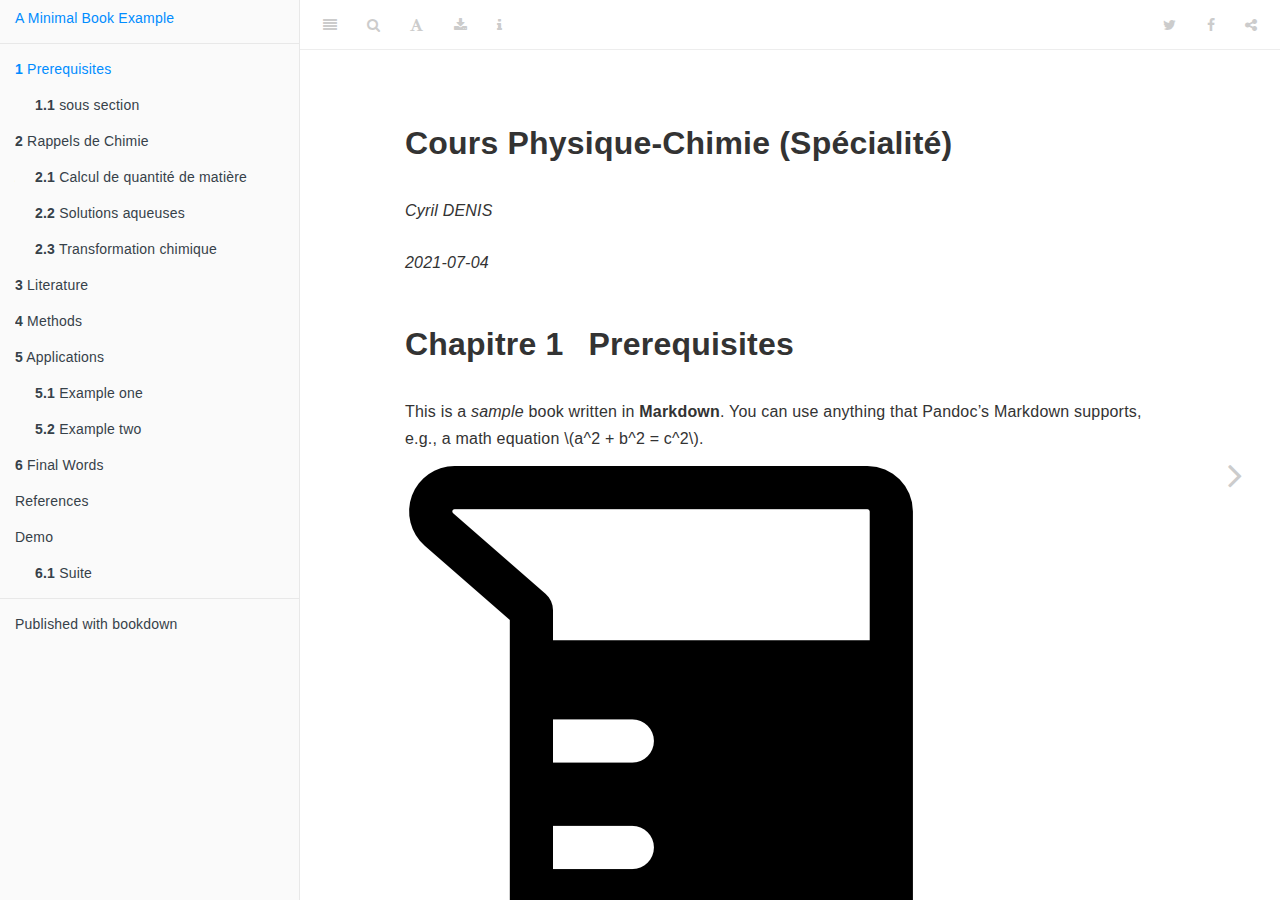
==== commit 931f434a: "applications rappels beta" ====
--- a/index.html
+++ b/index.html
@@ -4,27 +4,27 @@
 
   <meta charset="utf-8" />
   <meta http-equiv="X-UA-Compatible" content="IE=edge" />
-  <title>A Minimal Book Example</title>
-  <meta name="description" content="This is a minimal example of using the bookdown package to write a book. The output format for this example is bookdown::gitbook." />
+  <title>Cours Physique-Chimie (Spécialité)</title>
+  <meta name="description" content="Elements de cours enseigné au lycée Georges Dumézil à Vernon" />
   <meta name="generator" content="bookdown 0.22 and GitBook 2.6.7" />
 
-  <meta property="og:title" content="A Minimal Book Example" />
+  <meta property="og:title" content="Cours Physique-Chimie (Spécialité)" />
   <meta property="og:type" content="book" />
   
   
-  <meta property="og:description" content="This is a minimal example of using the bookdown package to write a book. The output format for this example is bookdown::gitbook." />
+  <meta property="og:description" content="Elements de cours enseigné au lycée Georges Dumézil à Vernon" />
   
 
   <meta name="twitter:card" content="summary" />
-  <meta name="twitter:title" content="A Minimal Book Example" />
-  
-  <meta name="twitter:description" content="This is a minimal example of using the bookdown package to write a book. The output format for this example is bookdown::gitbook." />
-  
-
-<meta name="author" content="Yihui Xie" />
-
-
-<meta name="date" content="2021-06-11" />
+  <meta name="twitter:title" content="Cours Physique-Chimie (Spécialité)" />
+  
+  <meta name="twitter:description" content="Elements de cours enseigné au lycée Georges Dumézil à Vernon" />
+  
+
+<meta name="author" content="Cyril DENIS" />
+
+
+<meta name="date" content="2021-07-04" />
 
   <meta name="viewport" content="width=device-width, initial-scale=1" />
   <meta name="apple-mobile-web-app-capable" content="yes" />
@@ -32,7 +32,7 @@
   
   
 
-<link rel="next" href="démonstration.html"/>
+<link rel="next" href="rappels-de-chimie.html"/>
 <script src="libs/header-attrs-2.8/header-attrs.js"></script>
 <script src="libs/jquery-2.2.3/jquery.min.js"></script>
 <link href="libs/gitbook-2.6.7/css/style.css" rel="stylesheet" />
@@ -144,18 +144,28 @@
 <li class="chapter" data-level="1.1.1" data-path="index.html"><a href="index.html#sou-sous-sedctpo"><i class="fa fa-check"></i><b>1.1.1</b> sou sous sedctpo,</a></li>
 </ul></li>
 </ul></li>
-<li class="chapter" data-level="" data-path="démonstration.html"><a href="démonstration.html"><i class="fa fa-check"></i>Démonstration</a>
-<ul>
-<li class="chapter" data-level="1.2" data-path="démonstration.html"><a href="démonstration.html#grand-titre"><i class="fa fa-check"></i><b>1.2</b> Grand titre</a>
-<ul>
-<li class="chapter" data-level="1.2.1" data-path="démonstration.html"><a href="démonstration.html#sous-titre"><i class="fa fa-check"></i><b>1.2.1</b> Sous titre</a></li>
-</ul></li>
-<li class="chapter" data-level="1.3" data-path="démonstration.html"><a href="démonstration.html#sous-section-1"><i class="fa fa-check"></i><b>1.3</b> sous section</a>
-<ul>
-<li class="chapter" data-level="1.3.1" data-path="démonstration.html"><a href="démonstration.html#sou-sous-sedctpo-1"><i class="fa fa-check"></i><b>1.3.1</b> sou sous sedctpo,</a></li>
-</ul></li>
-</ul></li>
-<li class="chapter" data-level="2" data-path="rappel-de-chimie.html"><a href="rappel-de-chimie.html"><i class="fa fa-check"></i><b>2</b> Rappel de chimie</a></li>
+<li class="chapter" data-level="2" data-path="rappels-de-chimie.html"><a href="rappels-de-chimie.html"><i class="fa fa-check"></i><b>2</b> Rappels de Chimie</a>
+<ul>
+<li class="chapter" data-level="2.1" data-path="rappels-de-chimie.html"><a href="rappels-de-chimie.html#calcul-de-quantité-de-matière"><i class="fa fa-check"></i><b>2.1</b> Calcul de quantité de matière</a>
+<ul>
+<li class="chapter" data-level="2.1.1" data-path="rappels-de-chimie.html"><a href="rappels-de-chimie.html#quantité-de-matière-et-nombre-de-particules"><i class="fa fa-check"></i><b>2.1.1</b> Quantité de matière et Nombre de particules</a></li>
+<li class="chapter" data-level="2.1.2" data-path="rappels-de-chimie.html"><a href="rappels-de-chimie.html#masse-et-masse-molaire"><i class="fa fa-check"></i><b>2.1.2</b> Masse et Masse Molaire</a></li>
+<li class="chapter" data-level="2.1.3" data-path="rappels-de-chimie.html"><a href="rappels-de-chimie.html#volume-molaire-et-quantité-de-matière-dun-gaz"><i class="fa fa-check"></i><b>2.1.3</b> Volume molaire et quantité de matière d’un gaz</a></li>
+<li class="chapter" data-level="2.1.4" data-path="rappels-de-chimie.html"><a href="rappels-de-chimie.html#masse-volumique-et-densité"><i class="fa fa-check"></i><b>2.1.4</b> Masse volumique et densité</a></li>
+</ul></li>
+<li class="chapter" data-level="2.2" data-path="rappels-de-chimie.html"><a href="rappels-de-chimie.html#solutions-aqueuses"><i class="fa fa-check"></i><b>2.2</b> Solutions aqueuses</a>
+<ul>
+<li class="chapter" data-level="2.2.1" data-path="rappels-de-chimie.html"><a href="rappels-de-chimie.html#ions"><i class="fa fa-check"></i><b>2.2.1</b> Ions</a></li>
+<li class="chapter" data-level="2.2.2" data-path="rappels-de-chimie.html"><a href="rappels-de-chimie.html#concentrations"><i class="fa fa-check"></i><b>2.2.2</b> Concentrations</a></li>
+<li class="chapter" data-level="2.2.3" data-path="rappels-de-chimie.html"><a href="rappels-de-chimie.html#protocoles-à-connaître"><i class="fa fa-check"></i><b>2.2.3</b> Protocoles à connaître</a></li>
+<li class="chapter" data-level="2.2.4" data-path="rappels-de-chimie.html"><a href="rappels-de-chimie.html#calculs-de-dilution"><i class="fa fa-check"></i><b>2.2.4</b> Calculs de dilution</a></li>
+</ul></li>
+<li class="chapter" data-level="2.3" data-path="rappels-de-chimie.html"><a href="rappels-de-chimie.html#transformation-chimique"><i class="fa fa-check"></i><b>2.3</b> Transformation chimique</a>
+<ul>
+<li class="chapter" data-level="2.3.1" data-path="rappels-de-chimie.html"><a href="rappels-de-chimie.html#equilibrer-une-équation-chimique"><i class="fa fa-check"></i><b>2.3.1</b> Equilibrer une équation chimique</a></li>
+<li class="chapter" data-level="2.3.2" data-path="rappels-de-chimie.html"><a href="rappels-de-chimie.html#tableau-davancement"><i class="fa fa-check"></i><b>2.3.2</b> Tableau d’avancement</a></li>
+</ul></li>
+</ul></li>
 <li class="chapter" data-level="3" data-path="literature.html"><a href="literature.html"><i class="fa fa-check"></i><b>3</b> Literature</a></li>
 <li class="chapter" data-level="4" data-path="methods.html"><a href="methods.html"><i class="fa fa-check"></i><b>4</b> Methods</a></li>
 <li class="chapter" data-level="5" data-path="applications.html"><a href="applications.html"><i class="fa fa-check"></i><b>5</b> Applications</a>
@@ -165,6 +175,10 @@
 </ul></li>
 <li class="chapter" data-level="6" data-path="final-words.html"><a href="final-words.html"><i class="fa fa-check"></i><b>6</b> Final Words</a></li>
 <li class="chapter" data-level="" data-path="references.html"><a href="references.html"><i class="fa fa-check"></i>References</a></li>
+<li class="chapter" data-level="" data-path="demo.html"><a href="demo.html"><i class="fa fa-check"></i>Demo</a>
+<ul>
+<li class="chapter" data-level="6.1" data-path="demo.html"><a href="demo.html#suite"><i class="fa fa-check"></i><b>6.1</b> Suite</a></li>
+</ul></li>
 <li class="divider"></li>
 <li><a href="https://github.com/rstudio/bookdown" target="blank">Published with bookdown</a></li>
 
@@ -177,7 +191,7 @@
       <div class="body-inner">
         <div class="book-header" role="navigation">
           <h1>
-            <i class="fa fa-circle-o-notch fa-spin"></i><a href="./">A Minimal Book Example</a>
+            <i class="fa fa-circle-o-notch fa-spin"></i><a href="./">Cours Physique-Chimie (Spécialité)</a>
           </h1>
         </div>
 
@@ -186,13 +200,18 @@
 
             <section class="normal" id="section-">
 <div id="header">
-<h1 class="title">A Minimal Book Example</h1>
-<p class="author"><em>Yihui Xie</em></p>
-<p class="date" style="margin-top: 1.5em;"><em>2021-06-11</em></p>
+<h1 class="title">Cours Physique-Chimie (Spécialité)</h1>
+<p class="author"><em>Cyril DENIS</em></p>
+<p class="date" style="margin-top: 1.5em;"><em>2021-07-04</em></p>
 </div>
 <div id="prerequisites" class="section level1" number="1">
 <h1><span class="header-section-number">Chapitre 1</span> Prerequisites</h1>
 <p>This is a <em>sample</em> book written in <strong>Markdown</strong>. You can use anything that Pandoc’s Markdown supports, e.g., a math equation <span class="math inline">\(a^2 + b^2 = c^2\)</span>.</p>
+<div class="figure">
+<img src="figures/tasse-a-mesurer.png" alt="" />
+<p class="caption">Légende</p>
+</div>
+<p><span class="math display">\[E = mc^2\]</span></p>
 <p>The <strong>bookdown</strong> package can be installed from CRAN or Github:</p>
 <div id="sous-section" class="section level2" number="1.1">
 <h2><span class="header-section-number">1.1</span> sous section</h2>
@@ -203,6 +222,9 @@
 <div class="theorem">
 <span id="thm:unnamed-chunk-1" class="theorem"><strong>A Retenir 1.1  </strong></span>Here is my theorem.
 </div>
+<p>La mole est une unité de quantité de matière. C’est un nombre de choses.
+Dans une mole il y a <span class="math inline">\(N_a\)</span> (Nombre d’Avogadro) choses avec <span class="math inline">\(N_a=\SI{6,02e23}{\per\mole}\)</span>\
+\</p>
 
 <div class="definition">
 <span id="def:unnamed-chunk-2" class="definition"><strong>Définition 1.1  </strong></span>Un court circuit est un circuit court..
@@ -212,6 +234,20 @@
 <span id="cb1-3"><a href="index.html#cb1-3" aria-hidden="true" tabindex="-1"></a><span class="co"># devtools::install_github(&quot;rstudio/bookdown&quot;)</span></span></code></pre></div>
 <p>Remember each Rmd file contains one and only one chapter, and a chapter is defined by the first-level heading <code>#</code>.</p>
 <p>To compile this example to PDF, you need XeLaTeX. You are recommended to install TinyTeX (which includes XeLaTeX): <a href="https://yihui.org/tinytex/" class="uri">https://yihui.org/tinytex/</a>.</p>
+<div class="sourceCode" id="cb2"><pre class="sourceCode python"><code class="sourceCode python"><span id="cb2-1"><a href="index.html#cb2-1" aria-hidden="true" tabindex="-1"></a><span class="im">import</span> numpy <span class="im">as</span> np</span>
+<span id="cb2-2"><a href="index.html#cb2-2" aria-hidden="true" tabindex="-1"></a><span class="im">import</span> matplotlib.pyplot <span class="im">as</span> plt</span>
+<span id="cb2-3"><a href="index.html#cb2-3" aria-hidden="true" tabindex="-1"></a><span class="im">import</span> numpy.random <span class="im">as</span> rng</span>
+<span id="cb2-4"><a href="index.html#cb2-4" aria-hidden="true" tabindex="-1"></a><span class="im">import</span> matplotlib.cm <span class="im">as</span> cm</span>
+<span id="cb2-5"><a href="index.html#cb2-5" aria-hidden="true" tabindex="-1"></a><span class="im">from</span> matplotlib.animation <span class="im">import</span> FuncAnimation</span>
+<span id="cb2-6"><a href="index.html#cb2-6" aria-hidden="true" tabindex="-1"></a></span>
+<span id="cb2-7"><a href="index.html#cb2-7" aria-hidden="true" tabindex="-1"></a>radii<span class="op">=</span>(rng.random(<span class="bu">int</span>(<span class="fl">1e3</span>))<span class="op">+</span><span class="dv">1</span>)<span class="op">**</span><span class="dv">2</span></span>
+<span id="cb2-8"><a href="index.html#cb2-8" aria-hidden="true" tabindex="-1"></a>iota<span class="op">=</span><span class="dv">2</span><span class="op">*</span>np.pi<span class="op">*</span>rng.random(<span class="bu">int</span>(<span class="fl">1e3</span>))</span>
+<span id="cb2-9"><a href="index.html#cb2-9" aria-hidden="true" tabindex="-1"></a>x_posit<span class="op">=</span>np.sqrt(radii)<span class="op">*</span>np.cos(iota)</span>
+<span id="cb2-10"><a href="index.html#cb2-10" aria-hidden="true" tabindex="-1"></a>y_posit<span class="op">=</span>np.sqrt(radii)<span class="op">*</span>np.sin(iota)</span>
+<span id="cb2-11"><a href="index.html#cb2-11" aria-hidden="true" tabindex="-1"></a>plt.plot(x_posit, y_posit, <span class="st">&#39;go&#39;</span>)</span></code></pre></div>
+<pre><code>## [&lt;matplotlib.lines.Line2D object at 0x7f8b242c4fd0&gt;]</code></pre>
+<div class="sourceCode" id="cb4"><pre class="sourceCode python"><code class="sourceCode python"><span id="cb4-1"><a href="index.html#cb4-1" aria-hidden="true" tabindex="-1"></a>plt.show()</span></code></pre></div>
+<p><img src="book_files/figure-html/unnamed-chunk-4-1.png" width="672" /></p>
 
 </div>
 </div>
@@ -222,7 +258,7 @@
         </div>
       </div>
 
-<a href="démonstration.html" class="navigation navigation-next navigation-unique" aria-label="Next page"><i class="fa fa-angle-right"></i></a>
+<a href="rappels-de-chimie.html" class="navigation navigation-next navigation-unique" aria-label="Next page"><i class="fa fa-angle-right"></i></a>
     </div>
   </div>
 <script src="libs/gitbook-2.6.7/js/app.min.js"></script>
--- a/style.css
+++ b/style.css
@@ -12,3 +12,13 @@
 pre code {
   white-space: inherit;
 }
+.blackbox {
+  padding: 1em;
+  background: #D5F5E3;
+  color: black;
+  border: 2px solid orange;
+  border-radius: 10px;
+}
+.center {
+  text-align: center;
+}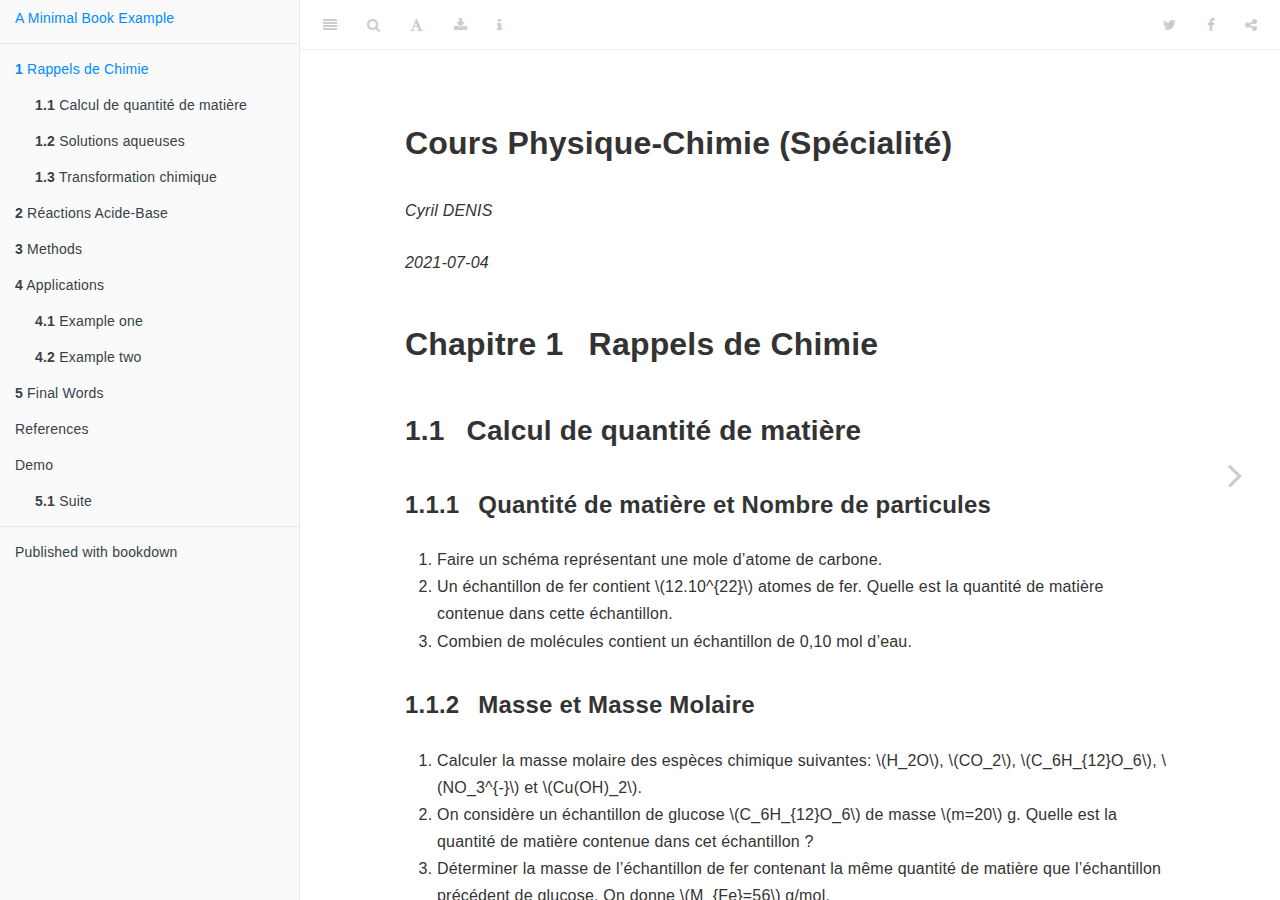
==== commit fe841f8b: "MAJ1" ====
--- a/index.html
+++ b/index.html
@@ -32,7 +32,7 @@
   
   
 
-<link rel="next" href="rappels-de-chimie.html"/>
+<link rel="next" href="réactions-acide-base.html"/>
 <script src="libs/header-attrs-2.8/header-attrs.js"></script>
 <script src="libs/jquery-2.2.3/jquery.min.js"></script>
 <link href="libs/gitbook-2.6.7/css/style.css" rel="stylesheet" />
@@ -137,47 +137,40 @@
 <li><a href="./">A Minimal Book Example</a></li>
 
 <li class="divider"></li>
-<li class="chapter" data-level="1" data-path="index.html"><a href="index.html"><i class="fa fa-check"></i><b>1</b> Prerequisites</a>
+<li class="chapter" data-level="1" data-path="index.html"><a href="index.html"><i class="fa fa-check"></i><b>1</b> Rappels de Chimie</a>
 <ul>
-<li class="chapter" data-level="1.1" data-path="index.html"><a href="index.html#sous-section"><i class="fa fa-check"></i><b>1.1</b> sous section</a>
+<li class="chapter" data-level="1.1" data-path="index.html"><a href="index.html#calcul-de-quantité-de-matière"><i class="fa fa-check"></i><b>1.1</b> Calcul de quantité de matière</a>
 <ul>
-<li class="chapter" data-level="1.1.1" data-path="index.html"><a href="index.html#sou-sous-sedctpo"><i class="fa fa-check"></i><b>1.1.1</b> sou sous sedctpo,</a></li>
+<li class="chapter" data-level="1.1.1" data-path="index.html"><a href="index.html#quantité-de-matière-et-nombre-de-particules"><i class="fa fa-check"></i><b>1.1.1</b> Quantité de matière et Nombre de particules</a></li>
+<li class="chapter" data-level="1.1.2" data-path="index.html"><a href="index.html#masse-et-masse-molaire"><i class="fa fa-check"></i><b>1.1.2</b> Masse et Masse Molaire</a></li>
+<li class="chapter" data-level="1.1.3" data-path="index.html"><a href="index.html#volume-molaire-et-quantité-de-matière-dun-gaz"><i class="fa fa-check"></i><b>1.1.3</b> Volume molaire et quantité de matière d’un gaz</a></li>
+<li class="chapter" data-level="1.1.4" data-path="index.html"><a href="index.html#masse-volumique-et-densité"><i class="fa fa-check"></i><b>1.1.4</b> Masse volumique et densité</a></li>
+</ul></li>
+<li class="chapter" data-level="1.2" data-path="index.html"><a href="index.html#solutions-aqueuses"><i class="fa fa-check"></i><b>1.2</b> Solutions aqueuses</a>
+<ul>
+<li class="chapter" data-level="1.2.1" data-path="index.html"><a href="index.html#ions"><i class="fa fa-check"></i><b>1.2.1</b> Ions</a></li>
+<li class="chapter" data-level="1.2.2" data-path="index.html"><a href="index.html#concentrations"><i class="fa fa-check"></i><b>1.2.2</b> Concentrations</a></li>
+<li class="chapter" data-level="1.2.3" data-path="index.html"><a href="index.html#protocoles-à-connaître"><i class="fa fa-check"></i><b>1.2.3</b> Protocoles à connaître</a></li>
+<li class="chapter" data-level="1.2.4" data-path="index.html"><a href="index.html#calculs-de-dilution"><i class="fa fa-check"></i><b>1.2.4</b> Calculs de dilution</a></li>
+</ul></li>
+<li class="chapter" data-level="1.3" data-path="index.html"><a href="index.html#transformation-chimique"><i class="fa fa-check"></i><b>1.3</b> Transformation chimique</a>
+<ul>
+<li class="chapter" data-level="1.3.1" data-path="index.html"><a href="index.html#equilibrer-une-équation-chimique"><i class="fa fa-check"></i><b>1.3.1</b> Equilibrer une équation chimique</a></li>
+<li class="chapter" data-level="1.3.2" data-path="index.html"><a href="index.html#tableau-davancement"><i class="fa fa-check"></i><b>1.3.2</b> Tableau d’avancement</a></li>
 </ul></li>
 </ul></li>
-<li class="chapter" data-level="2" data-path="rappels-de-chimie.html"><a href="rappels-de-chimie.html"><i class="fa fa-check"></i><b>2</b> Rappels de Chimie</a>
+<li class="chapter" data-level="2" data-path="réactions-acide-base.html"><a href="réactions-acide-base.html"><i class="fa fa-check"></i><b>2</b> Réactions Acide-Base</a></li>
+<li class="chapter" data-level="3" data-path="methods.html"><a href="methods.html"><i class="fa fa-check"></i><b>3</b> Methods</a></li>
+<li class="chapter" data-level="4" data-path="applications.html"><a href="applications.html"><i class="fa fa-check"></i><b>4</b> Applications</a>
 <ul>
-<li class="chapter" data-level="2.1" data-path="rappels-de-chimie.html"><a href="rappels-de-chimie.html#calcul-de-quantité-de-matière"><i class="fa fa-check"></i><b>2.1</b> Calcul de quantité de matière</a>
-<ul>
-<li class="chapter" data-level="2.1.1" data-path="rappels-de-chimie.html"><a href="rappels-de-chimie.html#quantité-de-matière-et-nombre-de-particules"><i class="fa fa-check"></i><b>2.1.1</b> Quantité de matière et Nombre de particules</a></li>
-<li class="chapter" data-level="2.1.2" data-path="rappels-de-chimie.html"><a href="rappels-de-chimie.html#masse-et-masse-molaire"><i class="fa fa-check"></i><b>2.1.2</b> Masse et Masse Molaire</a></li>
-<li class="chapter" data-level="2.1.3" data-path="rappels-de-chimie.html"><a href="rappels-de-chimie.html#volume-molaire-et-quantité-de-matière-dun-gaz"><i class="fa fa-check"></i><b>2.1.3</b> Volume molaire et quantité de matière d’un gaz</a></li>
-<li class="chapter" data-level="2.1.4" data-path="rappels-de-chimie.html"><a href="rappels-de-chimie.html#masse-volumique-et-densité"><i class="fa fa-check"></i><b>2.1.4</b> Masse volumique et densité</a></li>
+<li class="chapter" data-level="4.1" data-path="applications.html"><a href="applications.html#example-one"><i class="fa fa-check"></i><b>4.1</b> Example one</a></li>
+<li class="chapter" data-level="4.2" data-path="applications.html"><a href="applications.html#example-two"><i class="fa fa-check"></i><b>4.2</b> Example two</a></li>
 </ul></li>
-<li class="chapter" data-level="2.2" data-path="rappels-de-chimie.html"><a href="rappels-de-chimie.html#solutions-aqueuses"><i class="fa fa-check"></i><b>2.2</b> Solutions aqueuses</a>
-<ul>
-<li class="chapter" data-level="2.2.1" data-path="rappels-de-chimie.html"><a href="rappels-de-chimie.html#ions"><i class="fa fa-check"></i><b>2.2.1</b> Ions</a></li>
-<li class="chapter" data-level="2.2.2" data-path="rappels-de-chimie.html"><a href="rappels-de-chimie.html#concentrations"><i class="fa fa-check"></i><b>2.2.2</b> Concentrations</a></li>
-<li class="chapter" data-level="2.2.3" data-path="rappels-de-chimie.html"><a href="rappels-de-chimie.html#protocoles-à-connaître"><i class="fa fa-check"></i><b>2.2.3</b> Protocoles à connaître</a></li>
-<li class="chapter" data-level="2.2.4" data-path="rappels-de-chimie.html"><a href="rappels-de-chimie.html#calculs-de-dilution"><i class="fa fa-check"></i><b>2.2.4</b> Calculs de dilution</a></li>
-</ul></li>
-<li class="chapter" data-level="2.3" data-path="rappels-de-chimie.html"><a href="rappels-de-chimie.html#transformation-chimique"><i class="fa fa-check"></i><b>2.3</b> Transformation chimique</a>
-<ul>
-<li class="chapter" data-level="2.3.1" data-path="rappels-de-chimie.html"><a href="rappels-de-chimie.html#equilibrer-une-équation-chimique"><i class="fa fa-check"></i><b>2.3.1</b> Equilibrer une équation chimique</a></li>
-<li class="chapter" data-level="2.3.2" data-path="rappels-de-chimie.html"><a href="rappels-de-chimie.html#tableau-davancement"><i class="fa fa-check"></i><b>2.3.2</b> Tableau d’avancement</a></li>
-</ul></li>
-</ul></li>
-<li class="chapter" data-level="3" data-path="literature.html"><a href="literature.html"><i class="fa fa-check"></i><b>3</b> Literature</a></li>
-<li class="chapter" data-level="4" data-path="methods.html"><a href="methods.html"><i class="fa fa-check"></i><b>4</b> Methods</a></li>
-<li class="chapter" data-level="5" data-path="applications.html"><a href="applications.html"><i class="fa fa-check"></i><b>5</b> Applications</a>
-<ul>
-<li class="chapter" data-level="5.1" data-path="applications.html"><a href="applications.html#example-one"><i class="fa fa-check"></i><b>5.1</b> Example one</a></li>
-<li class="chapter" data-level="5.2" data-path="applications.html"><a href="applications.html#example-two"><i class="fa fa-check"></i><b>5.2</b> Example two</a></li>
-</ul></li>
-<li class="chapter" data-level="6" data-path="final-words.html"><a href="final-words.html"><i class="fa fa-check"></i><b>6</b> Final Words</a></li>
+<li class="chapter" data-level="5" data-path="final-words.html"><a href="final-words.html"><i class="fa fa-check"></i><b>5</b> Final Words</a></li>
 <li class="chapter" data-level="" data-path="references.html"><a href="references.html"><i class="fa fa-check"></i>References</a></li>
 <li class="chapter" data-level="" data-path="demo.html"><a href="demo.html"><i class="fa fa-check"></i>Demo</a>
 <ul>
-<li class="chapter" data-level="6.1" data-path="demo.html"><a href="demo.html#suite"><i class="fa fa-check"></i><b>6.1</b> Suite</a></li>
+<li class="chapter" data-level="5.1" data-path="demo.html"><a href="demo.html#suite"><i class="fa fa-check"></i><b>5.1</b> Suite</a></li>
 </ul></li>
 <li class="divider"></li>
 <li><a href="https://github.com/rstudio/bookdown" target="blank">Published with bookdown</a></li>
@@ -204,50 +197,362 @@
 <p class="author"><em>Cyril DENIS</em></p>
 <p class="date" style="margin-top: 1.5em;"><em>2021-07-04</em></p>
 </div>
-<div id="prerequisites" class="section level1" number="1">
-<h1><span class="header-section-number">Chapitre 1</span> Prerequisites</h1>
-<p>This is a <em>sample</em> book written in <strong>Markdown</strong>. You can use anything that Pandoc’s Markdown supports, e.g., a math equation <span class="math inline">\(a^2 + b^2 = c^2\)</span>.</p>
-<div class="figure">
-<img src="figures/tasse-a-mesurer.png" alt="" />
-<p class="caption">Légende</p>
-</div>
-<p><span class="math display">\[E = mc^2\]</span></p>
-<p>The <strong>bookdown</strong> package can be installed from CRAN or Github:</p>
-<div id="sous-section" class="section level2" number="1.1">
-<h2><span class="header-section-number">1.1</span> sous section</h2>
-<div id="sou-sous-sedctpo" class="section level3" number="1.1.1">
-<h3><span class="header-section-number">1.1.1</span> sou sous sedctpo,</h3>
-emzfe
-
-<div class="theorem">
-<span id="thm:unnamed-chunk-1" class="theorem"><strong>A Retenir 1.1  </strong></span>Here is my theorem.
-</div>
-<p>La mole est une unité de quantité de matière. C’est un nombre de choses.
-Dans une mole il y a <span class="math inline">\(N_a\)</span> (Nombre d’Avogadro) choses avec <span class="math inline">\(N_a=\SI{6,02e23}{\per\mole}\)</span>\
-\</p>
-
-<div class="definition">
-<span id="def:unnamed-chunk-2" class="definition"><strong>Définition 1.1  </strong></span>Un court circuit est un circuit court..
-</div>
-<div class="sourceCode" id="cb1"><pre class="sourceCode r"><code class="sourceCode r"><span id="cb1-1"><a href="index.html#cb1-1" aria-hidden="true" tabindex="-1"></a><span class="fu">install.packages</span>(<span class="st">&quot;bookdown&quot;</span>)</span>
-<span id="cb1-2"><a href="index.html#cb1-2" aria-hidden="true" tabindex="-1"></a><span class="co"># or the development version</span></span>
-<span id="cb1-3"><a href="index.html#cb1-3" aria-hidden="true" tabindex="-1"></a><span class="co"># devtools::install_github(&quot;rstudio/bookdown&quot;)</span></span></code></pre></div>
-<p>Remember each Rmd file contains one and only one chapter, and a chapter is defined by the first-level heading <code>#</code>.</p>
-<p>To compile this example to PDF, you need XeLaTeX. You are recommended to install TinyTeX (which includes XeLaTeX): <a href="https://yihui.org/tinytex/" class="uri">https://yihui.org/tinytex/</a>.</p>
-<div class="sourceCode" id="cb2"><pre class="sourceCode python"><code class="sourceCode python"><span id="cb2-1"><a href="index.html#cb2-1" aria-hidden="true" tabindex="-1"></a><span class="im">import</span> numpy <span class="im">as</span> np</span>
-<span id="cb2-2"><a href="index.html#cb2-2" aria-hidden="true" tabindex="-1"></a><span class="im">import</span> matplotlib.pyplot <span class="im">as</span> plt</span>
-<span id="cb2-3"><a href="index.html#cb2-3" aria-hidden="true" tabindex="-1"></a><span class="im">import</span> numpy.random <span class="im">as</span> rng</span>
-<span id="cb2-4"><a href="index.html#cb2-4" aria-hidden="true" tabindex="-1"></a><span class="im">import</span> matplotlib.cm <span class="im">as</span> cm</span>
-<span id="cb2-5"><a href="index.html#cb2-5" aria-hidden="true" tabindex="-1"></a><span class="im">from</span> matplotlib.animation <span class="im">import</span> FuncAnimation</span>
-<span id="cb2-6"><a href="index.html#cb2-6" aria-hidden="true" tabindex="-1"></a></span>
-<span id="cb2-7"><a href="index.html#cb2-7" aria-hidden="true" tabindex="-1"></a>radii<span class="op">=</span>(rng.random(<span class="bu">int</span>(<span class="fl">1e3</span>))<span class="op">+</span><span class="dv">1</span>)<span class="op">**</span><span class="dv">2</span></span>
-<span id="cb2-8"><a href="index.html#cb2-8" aria-hidden="true" tabindex="-1"></a>iota<span class="op">=</span><span class="dv">2</span><span class="op">*</span>np.pi<span class="op">*</span>rng.random(<span class="bu">int</span>(<span class="fl">1e3</span>))</span>
-<span id="cb2-9"><a href="index.html#cb2-9" aria-hidden="true" tabindex="-1"></a>x_posit<span class="op">=</span>np.sqrt(radii)<span class="op">*</span>np.cos(iota)</span>
-<span id="cb2-10"><a href="index.html#cb2-10" aria-hidden="true" tabindex="-1"></a>y_posit<span class="op">=</span>np.sqrt(radii)<span class="op">*</span>np.sin(iota)</span>
-<span id="cb2-11"><a href="index.html#cb2-11" aria-hidden="true" tabindex="-1"></a>plt.plot(x_posit, y_posit, <span class="st">&#39;go&#39;</span>)</span></code></pre></div>
-<pre><code>## [&lt;matplotlib.lines.Line2D object at 0x7f8b242c4fd0&gt;]</code></pre>
-<div class="sourceCode" id="cb4"><pre class="sourceCode python"><code class="sourceCode python"><span id="cb4-1"><a href="index.html#cb4-1" aria-hidden="true" tabindex="-1"></a>plt.show()</span></code></pre></div>
-<p><img src="book_files/figure-html/unnamed-chunk-4-1.png" width="672" /></p>
+<div id="rappels-de-chimie" class="section level1" number="1">
+<h1><span class="header-section-number">Chapitre 1</span> Rappels de Chimie</h1>
+<div id="calcul-de-quantité-de-matière" class="section level2" number="1.1">
+<h2><span class="header-section-number">1.1</span> Calcul de quantité de matière</h2>
+<div id="quantité-de-matière-et-nombre-de-particules" class="section level3" number="1.1.1">
+<h3><span class="header-section-number">1.1.1</span> Quantité de matière et Nombre de particules</h3>
+<ol style="list-style-type: decimal">
+<li>Faire un schéma représentant une mole d’atome de carbone.</li>
+<li>Un échantillon de fer contient <span class="math inline">\(12.10^{22}\)</span> atomes de fer. Quelle est la quantité de matière contenue dans cette échantillon.</li>
+<li>Combien de molécules contient un échantillon de 0,10 mol d’eau.</li>
+</ol>
+</div>
+<div id="masse-et-masse-molaire" class="section level3" number="1.1.2">
+<h3><span class="header-section-number">1.1.2</span> Masse et Masse Molaire</h3>
+<ol style="list-style-type: decimal">
+<li>Calculer la masse molaire des espèces chimique suivantes: <span class="math inline">\(H_2O\)</span>, <span class="math inline">\(CO_2\)</span>, <span class="math inline">\(C_6H_{12}O_6\)</span>, <span class="math inline">\(NO_3^{-}\)</span> et <span class="math inline">\(Cu(OH)_2\)</span>.</li>
+<li>On considère un échantillon de glucose <span class="math inline">\(C_6H_{12}O_6\)</span> de masse <span class="math inline">\(m=20\)</span> g. Quelle est la quantité de matière contenue dans cet échantillon ?</li>
+<li>Déterminer la masse de l’échantillon de fer contenant la même quantité de matière que l’échantillon précédent de glucose. On donne <span class="math inline">\(M_{Fe}=56\)</span> g/mol.</li>
+<li>Expliquer simplement pourquoi deux échantillons contenant la même quantité de matière n’ont pas en général la même masse.</li>
+</ol>
+</div>
+<div id="volume-molaire-et-quantité-de-matière-dun-gaz" class="section level3" number="1.1.3">
+<h3><span class="header-section-number">1.1.3</span> Volume molaire et quantité de matière d’un gaz</h3>
+<ol style="list-style-type: decimal">
+<li>Rappeler la loi d’Avogadro-Ampère</li>
+<li>Donner une valeur du volume molaire d’un gaz en précisant les conditions à respecter pour que cette valeur soit correcte.</li>
+<li>Quelle est la quantité de matière de diazote contenue dans une bouteille de 1,5 L de ce gaz ?</li>
+<li>Estimez la quantité de matière d’air, contenue dans nos poumons lors d’une inspiration.</li>
+<li>En déduire la masse de dioxygène présente dans nos poumons.</li>
+</ol>
+</div>
+<div id="masse-volumique-et-densité" class="section level3" number="1.1.4">
+<h3><span class="header-section-number">1.1.4</span> Masse volumique et densité</h3>
+<ol style="list-style-type: decimal">
+<li>Quelle est la valeur de la masse volumique de l’eau en kg/L et en <span class="math inline">\(mg/cm^3\)</span> ?</li>
+<li>Le mercure est un métal liquide de masse volumiqu: <span class="math inline">\(\rho= 13,6\:g/cm^3\)</span>. Quel est le volume occupé par un échantillon d’un kilogramme de mercure. Comparer avec un échantillon d’eau de même masse.</li>
+<li>On prélève 65 mL de paraffine <span class="math inline">\(C_{18}H_{38}\)</span> ayant pour densité 0,90. Quelle est la quantité de matière ainsi prélevée ?</li>
+</ol>
+</div>
+</div>
+<div id="solutions-aqueuses" class="section level2" number="1.2">
+<h2><span class="header-section-number">1.2</span> Solutions aqueuses</h2>
+<div id="ions" class="section level3" number="1.2.1">
+<h3><span class="header-section-number">1.2.1</span> Ions</h3>
+<ol style="list-style-type: decimal">
+<li>Quels est le noms des susbtances suivantes: <span class="math inline">\(C\ell^-\)</span>, <span class="math inline">\(Na^+\)</span>, <span class="math inline">\(NaC\ell\)</span>, <span class="math inline">\(K^+\)</span>, <span class="math inline">\(CuC\ell_2\)</span>.</li>
+<li>Donner la formule des espèces suivantes: eau, dioxyde de carbone, diazote, sel de cuisine, sulfate de sodium, ions cuivre(II), ions permanganate et ion sulfate.</li>
+<li>Compléter l’équation de dissolution du chlorure de sodium dans l’eau: <span class="math display">\[NaC\ell(s)\longrightarrow Na^+(aq) + ...\]</span></li>
+<li>Que signifie (s) et (aq) dans l’équation précédente ?</li>
+<li>Ecrire l’équation de dissolution de <span class="math inline">\(Na_2SO_4\)</span>, <span class="math inline">\(KMnO_4\)</span> et <span class="math inline">\(C_6H_{12}O_6\)</span> (attention piège !).</li>
+</ol>
+</div>
+<div id="concentrations" class="section level3" number="1.2.2">
+<h3><span class="header-section-number">1.2.2</span> Concentrations</h3>
+<ol style="list-style-type: decimal">
+<li>On dissout 4,5 g de sel dans de l’eau jusqu’à obtenir un demi-litre d’eau salée. Calculer la contration massique et la concentration molaire de cette solution.</li>
+<li>Cette fois on dissout 2,25 g dans 25 cL d’eau. Expliquer pourquoi bien que cette solution ne contienne que 2,25 g de sel, elle est aussi salée que la solution précédente.</li>
+<li>On dispose d’un litre de solution de glucose à 0,1 mol/L. On en verse 20 mL dans un bécher.</li>
+</ol>
+<ol style="list-style-type: lower-alpha">
+<li>Quelle est la concentration de la solution dans le bécher ?</li>
+<li>Quelle est la quantité de matière en soluté présente dans le bécher ?</li>
+</ol>
+<ol start="4" style="list-style-type: decimal">
+<li>On dissout 5,84 g de sel dans de l’eau, le volume de la solution obtenue est 150 mL.</li>
+</ol>
+<ol style="list-style-type: lower-alpha">
+<li>Calculer la concentration molaire en ions chlorure de cette solution.</li>
+<li>On répète exactement le même protocole en remplaçant <span class="math inline">\(NaC\ell\)</span> par <span class="math inline">\(CuC\ell_2\)</span>. La masse molaire du chlorure de cuivre II vaut 134,4 g/mol. Calculer la concentration molaire en ions chlorure dans cette solution de chlorure de cuivre II.</li>
+</ol>
+</div>
+<div id="protocoles-à-connaître" class="section level3" number="1.2.3">
+<h3><span class="header-section-number">1.2.3</span> Protocoles à connaître</h3>
+<ol style="list-style-type: decimal">
+<li>Dans quelle verrerie précise doit on toujours préparer une solution ?</li>
+<li>Comment s’appelle la technique permettant de préparer une solution de plus petite concentration à partir d’une solution initiale concentrée.</li>
+<li>Quelle verrerie particulière utilise-t-on spécifiquement pour réaliser une dilution ? Pourquoi ?</li>
+<li>Faire la liste du matériel nécessaire pour préparer par <strong>dissolution</strong> une solution de chlorure de sodium. Cette solution occupe un volume de 100 mL et a une concentration massique de 20 g par litre. Schématiser les étapes principales pour réaliser cette solution.</li>
+</ol>
+</div>
+<div id="calculs-de-dilution" class="section level3" number="1.2.4">
+<h3><span class="header-section-number">1.2.4</span> Calculs de dilution</h3>
+<ol style="list-style-type: decimal">
+<li>On prélève 5 mL d’une solution de concentration <span class="math inline">\(C_1=3,0\)</span> mol/L. On verse ce volume dans une fiole jaugée de 100 mL, puis on complète avec de l’eau.</li>
+</ol>
+<ul>
+<li>Calculer la quantité de matière présente dans le prélèvement de 5 mL</li>
+<li>En déduire la concentration de la solution obtenue</li>
+</ul>
+<ol start="2" style="list-style-type: decimal">
+<li>On dispose d’une solution d’acide chlorhydrique à <span class="math inline">\(C_1= 0,05\)</span> mol/L. On réalise une dilution de manière à obtenir 50 mL de solution d’acide chlorhydrique à <span class="math inline">\(C_2= 0,01\)</span> mol/L. Rédiger le protocole de cette dilution (schémas + calcul)</li>
+</ol>
+</div>
+</div>
+<div id="transformation-chimique" class="section level2" number="1.3">
+<h2><span class="header-section-number">1.3</span> Transformation chimique</h2>
+<div id="equilibrer-une-équation-chimique" class="section level3" number="1.3.1">
+<h3><span class="header-section-number">1.3.1</span> Equilibrer une équation chimique</h3>
+<ol style="list-style-type: decimal">
+<li>Expliquer l’expression “conservation de l’élément chimique”</li>
+<li>Comment faire pour vérifier la conservation de la charge sur une équation chimique ?</li>
+<li>Equilibrer les équations chimiques suivantes:</li>
+</ol>
+<p><span class="math display">\[\begin{align}
+\mathrm{Al(s)+\ \ \ H_2O(l)}&amp;\longrightarrow \ \ \ \mathrm{H_2(g)+ \ \ \ Al_2O_3(s)}\\
+\mathrm{NaOH(s)}&amp;\longrightarrow \ \ \ \mathrm{Na(s)+\ \ \ O_2(g)+\ \ \ H_2(g)}\\
+\mathrm{SiCl_4(s)+\ \ \ H_2(g)}&amp;\longrightarrow \ \ \ \mathrm{ Si(s)+\ \ \ HCl(g)}\\
+\mathrm{Al(s)+\ \ \ H^+(aq)}&amp;\longrightarrow \ \ \ \mathrm{Al^{3+}(aq)+\ \ \ H_2(g)}\\
+%\mathrm{Zn(OH)_2(s)+\ \ \ H^+(aq) }&amp;\longrightarrow \ \ \ \mathrm{Zn^{2+}(aq)+\ \ \ H_2O(l)}\\
+%\mathrm{Al(s)+\ \ \ Hg^{2+}(aq)}&amp;\longrightarrow \ \ \ \mathrm{Al^{3+}(aq)+\ \ \ Hg(s)}\\
+\mathrm{Fe^{2+}(aq)+\ \ \ CN^-(aq)}&amp;\longrightarrow \ \ \ \mathrm{Fe(CN)_6^{4-}(aq)}\\
+\mathrm{Al(s)+\ \ \ H_2O(l)}&amp;\longrightarrow \ \ \ \mathrm{Al_2O_3(s)+\ \ \ H_2(g)}\\
+%\mathrm{CuO(s)+\ \ \ H^+(aq) }&amp;\longrightarrow \ \ \ \mathrm{Cu^{2+}+\ \ \ H_2O(l)}\\
+\mathrm{Al_2O_3(s)+\ \ \ C(s)}&amp;\longrightarrow \ \ \ \mathrm{CO(g)+\ \ \ Al_4O_3(s)}
+%\mathrm{As_4O_6(s)+\ \ \ HO^-(aq)}&amp;\longrightarrow \ \ \ \mathrm{AsO_2^-(aq)+\ \ \ H_2O(l)}
+\end{align}\]</span></p>
+</div>
+<div id="tableau-davancement" class="section level3" number="1.3.2">
+<h3><span class="header-section-number">1.3.2</span> Tableau d’avancement</h3>
+<ol style="list-style-type: decimal">
+<li>On fait réagir 1,5 mol de carbone sur 1 mol de dioxygène. Il se forme du <span class="math inline">\(CO_2\)</span>. Ecrire l’équation de la réaction et compléter le tableau suivant:</li>
+</ol>
+<table>
+<thead>
+<tr class="header">
+<th>Etat</th>
+<th>Avancement</th>
+<th align="center"><span class="math inline">\(C\)</span></th>
+<th align="center"><span class="math inline">\(O_2\)</span></th>
+<th align="center"><span class="math inline">\(CO_2\)</span></th>
+</tr>
+</thead>
+<tbody>
+<tr class="odd">
+<td>Initial</td>
+<td></td>
+<td align="center"><span class="math inline">\(1,5\)</span></td>
+<td align="center"><span class="math inline">\(1,0\)</span></td>
+<td align="center"><span class="math inline">\(0\)</span></td>
+</tr>
+<tr class="even">
+<td>Intermédiaire</td>
+<td></td>
+<td align="center"></td>
+<td align="center"></td>
+<td align="center"></td>
+</tr>
+<tr class="odd">
+<td>Final</td>
+<td></td>
+<td align="center"></td>
+<td align="center"></td>
+<td align="center"></td>
+</tr>
+</tbody>
+</table>
+<ol start="2" style="list-style-type: decimal">
+<li><p>Justifier que <span class="math inline">\(O_2\)</span> est le réactif limitant.</p></li>
+<li><p>Quel quantitié d’<span class="math inline">\(O_2\)</span> aurait on dû introduire initialement afin d’obtenir un mélange initial stoechiométrique ?</p></li>
+<li><p>On considère la combustion du fer (Fe) dans le dioxygène. Cette réaction produit uniquement de l’oxyde de fer : <span class="math inline">\(Fe_3O_4\)</span>.</p></li>
+</ol>
+<ol style="list-style-type: lower-alpha">
+<li>Ecrire l’équation chimique de la réaction chimique.</li>
+<li>On fait réagir 5 g de fer avec 5 g de dioxygène. Prévoir à l’aide d’une tableau d’avancement les quantités de matières présentes lorsque la réaction est terminée.</li>
+<li>Toujours à partir de 5 g de fer, quelle masse de dioxygène permet d’obtenir un mélange stoechiométrique ?</li>
+</ol>
+<div class="blackbox">
+<div class="center">
+<p><strong>NOTICE!</strong></p>
+</div>
+<div id="aides-et-éléments-de-corrections" class="section level2 unnumbered">
+<h2>Aides et éléments de corrections</h2>
+<p>Thank you for <span class="math inline">\(E=mc^2\)</span> noticing this <strong>new notice</strong>! Your noticing it has
+been noted, and <em>will be reported to the authorities</em>!</p>
+<ol style="list-style-type: decimal">
+<li>ljzoiej fizejf</li>
+<li>zefj zoeif</li>
+<li>zefij zef</li>
+</ol>
+<div id="pzeok-rpoze" class="section level3" number="1.3.3">
+<h3><span class="header-section-number">1.3.3</span> pzeok rpoze</h3>
+<p>ek oez kzoef
+e zfpok zeofk
+ze f^pok ze ofk
+fzefok pzeokzepofk</p>
+<ol style="list-style-type: decimal">
+<li>ljzoiej fizejf</li>
+<li>zefj zoeif</li>
+<li>zefij zef</li>
+</ol>
+</div>
+<div id="pzeok-rpoze-1" class="section level3" number="1.3.4">
+<h3><span class="header-section-number">1.3.4</span> pzeok rpoze</h3>
+<p>ek oez kzoef
+e zfpok zeofk
+ze f^pok ze ofk
+fzefok pzeokzepofk</p>
+<ol style="list-style-type: decimal">
+<li>ljzoiej fizejf</li>
+<li>zefj zoeif</li>
+<li>zefij zef</li>
+</ol>
+</div>
+<div id="pzeok-rpoze-2" class="section level3" number="1.3.5">
+<h3><span class="header-section-number">1.3.5</span> pzeok rpoze</h3>
+<p>ek oez kzoef
+e zfpok zeofk
+ze f^pok ze ofk
+fzefok pzeokzepofk</p>
+<ol style="list-style-type: decimal">
+<li>ljzoiej fizejf</li>
+<li>zefj zoeif</li>
+<li>zefij zef</li>
+</ol>
+</div>
+<div id="pzeok-rpoze-3" class="section level3" number="1.3.6">
+<h3><span class="header-section-number">1.3.6</span> pzeok rpoze</h3>
+<p>ek oez kzoef
+e zfpok zeofk
+ze f^pok ze ofk
+fzefok pzeokzepofk
+1. ljzoiej fizejf
+2. zefj zoeif
+3. zefij zef</p>
+</div>
+<div id="pzeok-rpoze-4" class="section level3" number="1.3.7">
+<h3><span class="header-section-number">1.3.7</span> pzeok rpoze</h3>
+<p>ek oez kzoef
+e zfpok zeofk
+ze f^pok ze ofk
+fzefok pzeokzepofk</p>
+<ol style="list-style-type: decimal">
+<li>ljzoiej fizejf</li>
+<li>zefj zoeif</li>
+<li>zefij zef</li>
+</ol>
+</div>
+<div id="pzeok-rpoze-5" class="section level3" number="1.3.8">
+<h3><span class="header-section-number">1.3.8</span> pzeok rpoze</h3>
+<p>ek oez kzoef
+e zfpok zeofk
+ze f^pok ze ofk
+fzefok pzeokzepofk
+1. ljzoiej fizejf
+2. zefj zoeif
+3. zefij zef</p>
+</div>
+<div id="pzeok-rpoze-6" class="section level3" number="1.3.9">
+<h3><span class="header-section-number">1.3.9</span> pzeok rpoze</h3>
+<p>ek oez kzoef
+e zfpok zeofk
+ze f^pok ze ofk
+fzefok pzeokzepofk</p>
+<ol style="list-style-type: decimal">
+<li>ljzoiej fizejf</li>
+<li>zefj zoeif</li>
+<li>zefij zef</li>
+</ol>
+</div>
+<div id="pzeok-rpoze-7" class="section level3" number="1.3.10">
+<h3><span class="header-section-number">1.3.10</span> pzeok rpoze</h3>
+<p>ek oez kzoef
+e zfpok zeofk
+ze f^pok ze ofk
+fzefok pzeokzepofk
+1. ljzoiej fizejf
+2. zefj zoeif
+3. zefij zef</p>
+</div>
+<div id="pzeok-rpoze-8" class="section level3" number="1.3.11">
+<h3><span class="header-section-number">1.3.11</span> pzeok rpoze</h3>
+<p>ek oez kzoef
+e zfpok zeofk
+ze f^pok ze ofk
+fzefok pzeokzepofk</p>
+<ol style="list-style-type: decimal">
+<li>ljzoiej fizejf</li>
+<li>zefj zoeif</li>
+<li>zefij zef</li>
+</ol>
+</div>
+<div id="pzeok-rpoze-9" class="section level3" number="1.3.12">
+<h3><span class="header-section-number">1.3.12</span> pzeok rpoze</h3>
+<p>ek oez kzoef
+e zfpok zeofk
+ze f^pok ze ofk
+fzefok pzeokzepofk
+1. ljzoiej fizejf
+2. zefj zoeif
+3. zefij zef</p>
+</div>
+<div id="pzeok-rpoze-10" class="section level3" number="1.3.13">
+<h3><span class="header-section-number">1.3.13</span> pzeok rpoze</h3>
+<p>ek oez kzoef
+e zfpok zeofk
+ze f^pok ze ofk
+fzefok pzeokzepofk</p>
+<ol style="list-style-type: decimal">
+<li>ljzoiej fizejf</li>
+<li>zefj zoeif</li>
+<li>zefij zef</li>
+</ol>
+</div>
+<div id="pzeok-rpoze-11" class="section level3" number="1.3.14">
+<h3><span class="header-section-number">1.3.14</span> pzeok rpoze</h3>
+<p>ek oez kzoef
+e zfpok zeofk
+ze f^pok ze ofk
+fzefok pzeokzepofk
+1. ljzoiej fizejf
+2. zefj zoeif
+3. zefij zef</p>
+</div>
+<div id="pzeok-rpoze-12" class="section level3" number="1.3.15">
+<h3><span class="header-section-number">1.3.15</span> pzeok rpoze</h3>
+<p>ek oez kzoef
+e zfpok zeofk
+ze f^pok ze ofk
+fzefok pzeokzepofk</p>
+<ol style="list-style-type: decimal">
+<li>ljzoiej fizejf</li>
+<li>zefj zoeif</li>
+<li>zefij zef</li>
+</ol>
+</div>
+<div id="pzeok-rpoze-13" class="section level3" number="1.3.16">
+<h3><span class="header-section-number">1.3.16</span> pzeok rpoze</h3>
+<p>ek oez kzoef
+e zfpok zeofk
+ze f^pok ze ofk
+fzefok pzeokzepofk
+1. ljzoiej fizejf
+2. zefj zoeif
+3. zefij zef</p>
+</div>
+<div id="pzeok-rpoze-14" class="section level3" number="1.3.17">
+<h3><span class="header-section-number">1.3.17</span> pzeok rpoze</h3>
+<p>ek oez kzoef
+e zfpok zeofk
+ze f^pok ze ofk
+fzefok pzeokzepofk</p>
+<ol style="list-style-type: decimal">
+<li>ljzoiej fizejf</li>
+<li>zefj zoeif</li>
+<li>zefij zef</li>
+</ol>
+</div>
+<div id="pzeok-rpoze-15" class="section level3" number="1.3.18">
+<h3><span class="header-section-number">1.3.18</span> pzeok rpoze</h3>
+<p>ek oez kzoef
+e zfpok zeofk
+ze f^pok ze ofk
+fzefok pzeokzepofk</p>
+</div>
+</div>
+</div>
 
 </div>
 </div>
@@ -258,7 +563,7 @@
         </div>
       </div>
 
-<a href="rappels-de-chimie.html" class="navigation navigation-next navigation-unique" aria-label="Next page"><i class="fa fa-angle-right"></i></a>
+<a href="réactions-acide-base.html" class="navigation navigation-next navigation-unique" aria-label="Next page"><i class="fa fa-angle-right"></i></a>
     </div>
   </div>
 <script src="libs/gitbook-2.6.7/js/app.min.js"></script>
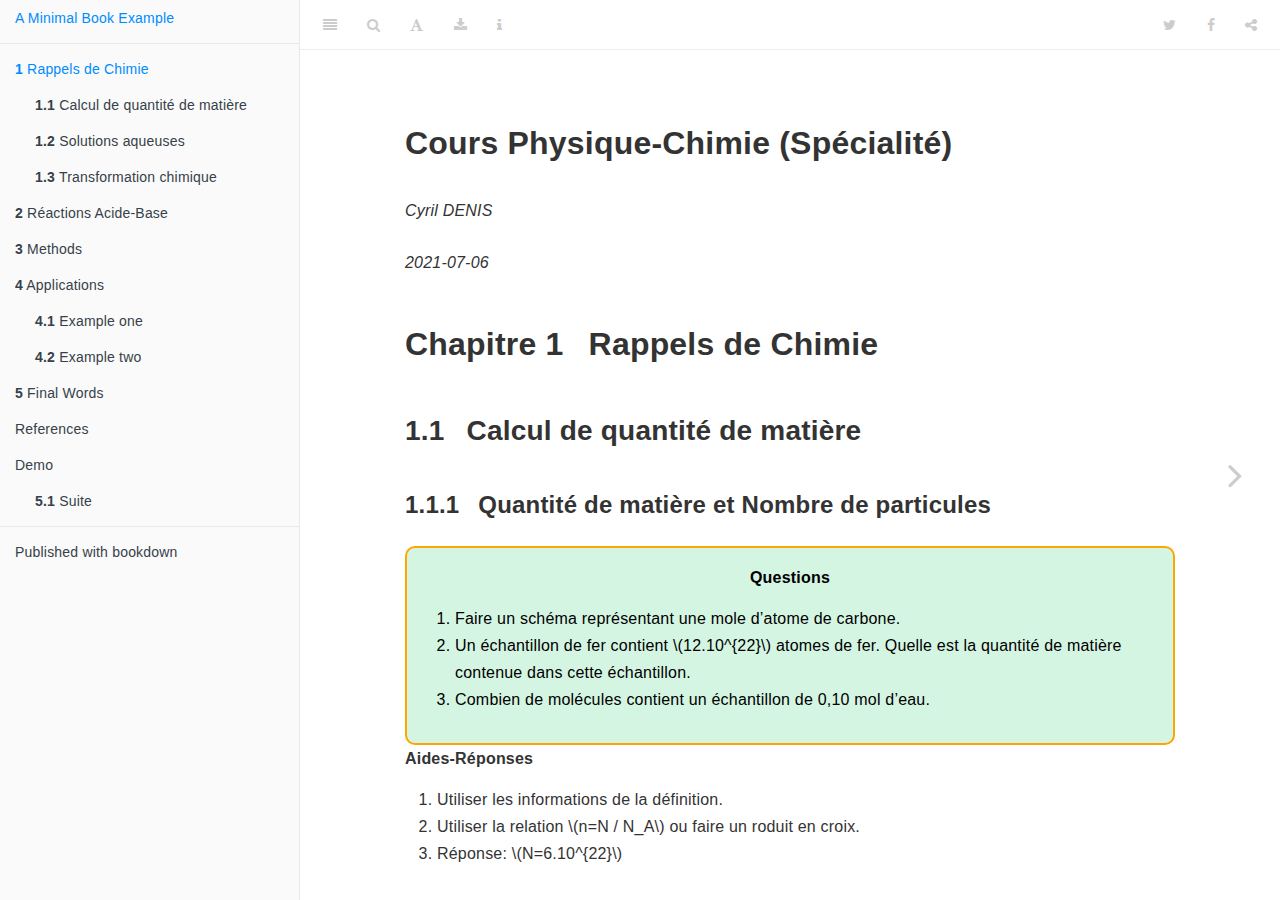
==== commit 869b5567: "aides rappels" ====
--- a/index.html
+++ b/index.html
@@ -24,7 +24,7 @@
 <meta name="author" content="Cyril DENIS" />
 
 
-<meta name="date" content="2021-07-04" />
+<meta name="date" content="2021-07-06" />
 
   <meta name="viewport" content="width=device-width, initial-scale=1" />
   <meta name="apple-mobile-web-app-capable" content="yes" />
@@ -195,7 +195,7 @@
 <div id="header">
 <h1 class="title">Cours Physique-Chimie (Spécialité)</h1>
 <p class="author"><em>Cyril DENIS</em></p>
-<p class="date" style="margin-top: 1.5em;"><em>2021-07-04</em></p>
+<p class="date" style="margin-top: 1.5em;"><em>2021-07-06</em></p>
 </div>
 <div id="rappels-de-chimie" class="section level1" number="1">
 <h1><span class="header-section-number">Chapitre 1</span> Rappels de Chimie</h1>
@@ -203,14 +203,29 @@
 <h2><span class="header-section-number">1.1</span> Calcul de quantité de matière</h2>
 <div id="quantité-de-matière-et-nombre-de-particules" class="section level3" number="1.1.1">
 <h3><span class="header-section-number">1.1.1</span> Quantité de matière et Nombre de particules</h3>
+<div class="blackbox">
+<div class="center">
+<p><strong>Questions</strong></p>
+</div>
 <ol style="list-style-type: decimal">
 <li>Faire un schéma représentant une mole d’atome de carbone.</li>
 <li>Un échantillon de fer contient <span class="math inline">\(12.10^{22}\)</span> atomes de fer. Quelle est la quantité de matière contenue dans cette échantillon.</li>
 <li>Combien de molécules contient un échantillon de 0,10 mol d’eau.</li>
 </ol>
 </div>
+<p><strong>Aides-Réponses</strong></p>
+<ol style="list-style-type: decimal">
+<li>Utiliser les informations de la définition.</li>
+<li>Utiliser la relation <span class="math inline">\(n=N / N_A\)</span> ou faire un roduit en croix.</li>
+<li>Réponse: <span class="math inline">\(N=6.10^{22}\)</span></li>
+</ol>
+</div>
 <div id="masse-et-masse-molaire" class="section level3" number="1.1.2">
 <h3><span class="header-section-number">1.1.2</span> Masse et Masse Molaire</h3>
+<div class="blackbox">
+<div class="center">
+<p><strong>Questions</strong></p>
+</div>
 <ol style="list-style-type: decimal">
 <li>Calculer la masse molaire des espèces chimique suivantes: <span class="math inline">\(H_2O\)</span>, <span class="math inline">\(CO_2\)</span>, <span class="math inline">\(C_6H_{12}O_6\)</span>, <span class="math inline">\(NO_3^{-}\)</span> et <span class="math inline">\(Cu(OH)_2\)</span>.</li>
 <li>On considère un échantillon de glucose <span class="math inline">\(C_6H_{12}O_6\)</span> de masse <span class="math inline">\(m=20\)</span> g. Quelle est la quantité de matière contenue dans cet échantillon ?</li>
@@ -218,8 +233,20 @@
 <li>Expliquer simplement pourquoi deux échantillons contenant la même quantité de matière n’ont pas en général la même masse.</li>
 </ol>
 </div>
+<p><strong>Aides-Réponses</strong></p>
+<ol style="list-style-type: decimal">
+<li><span class="math inline">\(M_{H_2O}=18\)</span> g/mol ; <span class="math inline">\(M_{CO2}=44\)</span> g/mol ; <span class="math inline">\(M_{C_6H_{12}O_6}=180\)</span> g/mol ; <span class="math inline">\(M_{NO_3^-}=M_{NO_3}=62\)</span> g/mol ; <span class="math inline">\(M_{Cu(OH)_2}=97,5\)</span> g/mol</li>
+<li><span class="math inline">\(n=20/180 =0,11\)</span> mol</li>
+<li><span class="math inline">\(m=6,2\)</span> g</li>
+<li>La masse d’un échantillon dépend de la quantité de matière mais aussi de la masse molaire</li>
+</ol>
+</div>
 <div id="volume-molaire-et-quantité-de-matière-dun-gaz" class="section level3" number="1.1.3">
 <h3><span class="header-section-number">1.1.3</span> Volume molaire et quantité de matière d’un gaz</h3>
+<div class="blackbox">
+<div class="center">
+<p><strong>Questions</strong></p>
+</div>
 <ol style="list-style-type: decimal">
 <li>Rappeler la loi d’Avogadro-Ampère</li>
 <li>Donner une valeur du volume molaire d’un gaz en précisant les conditions à respecter pour que cette valeur soit correcte.</li>
@@ -228,12 +255,32 @@
 <li>En déduire la masse de dioxygène présente dans nos poumons.</li>
 </ol>
 </div>
+<p><strong>Aides-Réponses</strong></p>
+<ol style="list-style-type: decimal">
+<li>voir cours</li>
+<li>à 20°C et à la pression atmosphérique habituelle de <span class="math inline">\(P=10^5\)</span> Pa <span class="math inline">\(V_m=24\)</span> L/mol</li>
+<li><span class="math inline">\(n=0,0625\)</span> mol</li>
+<li>Le volume de 2 poumons est environ 4L</li>
+<li>Il y a 20% de dioxygène dans l’air
+:::</li>
+</ol>
+</div>
 <div id="masse-volumique-et-densité" class="section level3" number="1.1.4">
 <h3><span class="header-section-number">1.1.4</span> Masse volumique et densité</h3>
+<div class="blackbox">
+<div class="center">
+<p><strong>Questions</strong></p>
+</div>
 <ol style="list-style-type: decimal">
 <li>Quelle est la valeur de la masse volumique de l’eau en kg/L et en <span class="math inline">\(mg/cm^3\)</span> ?</li>
 <li>Le mercure est un métal liquide de masse volumiqu: <span class="math inline">\(\rho= 13,6\:g/cm^3\)</span>. Quel est le volume occupé par un échantillon d’un kilogramme de mercure. Comparer avec un échantillon d’eau de même masse.</li>
 <li>On prélève 65 mL de paraffine <span class="math inline">\(C_{18}H_{38}\)</span> ayant pour densité 0,90. Quelle est la quantité de matière ainsi prélevée ?</li>
+</ol>
+</div>
+<ol style="list-style-type: decimal">
+<li>1 kg/L = 1 g/<span class="math inline">\(cm^3\)</span> = 1000 mg/<span class="math inline">\(cm^3\)</span></li>
+<li>73,5 mL de mercure pèse autant qu’ 1L d’eau</li>
+<li>à partir de d calculer <span class="math inline">\(rho\)</span> de la paraffine et ensuite calculer la masse correspondant à 65 mL.</li>
 </ol>
 </div>
 </div>
@@ -241,6 +288,10 @@
 <h2><span class="header-section-number">1.2</span> Solutions aqueuses</h2>
 <div id="ions" class="section level3" number="1.2.1">
 <h3><span class="header-section-number">1.2.1</span> Ions</h3>
+<div class="blackbox">
+<div class="center">
+<p><strong>Questions</strong></p>
+</div>
 <ol style="list-style-type: decimal">
 <li>Quels est le noms des susbtances suivantes: <span class="math inline">\(C\ell^-\)</span>, <span class="math inline">\(Na^+\)</span>, <span class="math inline">\(NaC\ell\)</span>, <span class="math inline">\(K^+\)</span>, <span class="math inline">\(CuC\ell_2\)</span>.</li>
 <li>Donner la formule des espèces suivantes: eau, dioxyde de carbone, diazote, sel de cuisine, sulfate de sodium, ions cuivre(II), ions permanganate et ion sulfate.</li>
@@ -249,11 +300,23 @@
 <li>Ecrire l’équation de dissolution de <span class="math inline">\(Na_2SO_4\)</span>, <span class="math inline">\(KMnO_4\)</span> et <span class="math inline">\(C_6H_{12}O_6\)</span> (attention piège !).</li>
 </ol>
 </div>
+<ol style="list-style-type: decimal">
+<li>cf cours. <span class="math inline">\(CuC\ell_2\)</span> chlorure de cuivre (II)</li>
+<li>sulfate de sodium: <span class="math inline">\(Na_2SO_4\)</span> ion sulfate <span class="math inline">\(SO_4^{2-}\)</span></li>
+<li>ion chlorure</li>
+<li>(s): soliden (aq): aqueux c’est à dire dissout dans l’eau</li>
+<li><span class="math inline">\(C_6H_{12}O_6\)</span> est un solide moléculaire. <span class="math inline">\(C_6H_{12}O_6(s)\longrightarrow C_6H_{12}O_6(aq)\)</span></li>
+</ol>
+</div>
 <div id="concentrations" class="section level3" number="1.2.2">
 <h3><span class="header-section-number">1.2.2</span> Concentrations</h3>
+<div class="blackbox">
+<div class="center">
+<p><strong>Questions</strong></p>
+</div>
 <ol style="list-style-type: decimal">
 <li>On dissout 4,5 g de sel dans de l’eau jusqu’à obtenir un demi-litre d’eau salée. Calculer la contration massique et la concentration molaire de cette solution.</li>
-<li>Cette fois on dissout 2,25 g dans 25 cL d’eau. Expliquer pourquoi bien que cette solution ne contienne que 2,25 g de sel, elle est aussi salée que la solution précédente.</li>
+<li>Maintenant, on dissout 2,25 g de sel dans 25 cL d’eau. Pourquoi bien que cette solution ne contienne que 2,25 g de sel, elle est aussi salée que la solution précédente.</li>
 <li>On dispose d’un litre de solution de glucose à 0,1 mol/L. On en verse 20 mL dans un bécher.</li>
 </ol>
 <ol style="list-style-type: lower-alpha">
@@ -268,8 +331,24 @@
 <li>On répète exactement le même protocole en remplaçant <span class="math inline">\(NaC\ell\)</span> par <span class="math inline">\(CuC\ell_2\)</span>. La masse molaire du chlorure de cuivre II vaut 134,4 g/mol. Calculer la concentration molaire en ions chlorure dans cette solution de chlorure de cuivre II.</li>
 </ol>
 </div>
+<ol style="list-style-type: decimal">
+<li><span class="math inline">\(c_m=9\)</span> g/L ; <span class="math inline">\(c=0,15\)</span> mol/L</li>
+<li>le goût salé dépend de la concentration. La concentration est la même qu’au 1.</li>
+<li><ol style="list-style-type: lower-alpha">
+<li>ne pas confondre concentration et quantité de matière ou masse de soluté.</li>
+<li>Appliquer la formule. <span class="math inline">\(n=2.10^{-3}\)</span> mol</li>
+</ol></li>
+<li><ol style="list-style-type: lower-alpha">
+<li>D’abord calculer la quantité de matière correspondant à 5,84 g de NaCl.</li>
+</ol></li>
+</ol>
+</div>
 <div id="protocoles-à-connaître" class="section level3" number="1.2.3">
 <h3><span class="header-section-number">1.2.3</span> Protocoles à connaître</h3>
+<div class="blackbox">
+<div class="center">
+<p><strong>Questions</strong></p>
+</div>
 <ol style="list-style-type: decimal">
 <li>Dans quelle verrerie précise doit on toujours préparer une solution ?</li>
 <li>Comment s’appelle la technique permettant de préparer une solution de plus petite concentration à partir d’une solution initiale concentrée.</li>
@@ -277,8 +356,19 @@
 <li>Faire la liste du matériel nécessaire pour préparer par <strong>dissolution</strong> une solution de chlorure de sodium. Cette solution occupe un volume de 100 mL et a une concentration massique de 20 g par litre. Schématiser les étapes principales pour réaliser cette solution.</li>
 </ol>
 </div>
+<ol style="list-style-type: decimal">
+<li>fiole jaugée</li>
+<li>dilution</li>
+<li>pipette jaugée et aussi fiole jaugée comme dans la dissolution</li>
+<li>utiliser le schéma du cours.</li>
+</ol>
+</div>
 <div id="calculs-de-dilution" class="section level3" number="1.2.4">
 <h3><span class="header-section-number">1.2.4</span> Calculs de dilution</h3>
+<div class="blackbox">
+<div class="center">
+<p><strong>Questions</strong></p>
+</div>
 <ol style="list-style-type: decimal">
 <li>On prélève 5 mL d’une solution de concentration <span class="math inline">\(C_1=3,0\)</span> mol/L. On verse ce volume dans une fiole jaugée de 100 mL, puis on complète avec de l’eau.</li>
 </ol>
@@ -290,11 +380,20 @@
 <li>On dispose d’une solution d’acide chlorhydrique à <span class="math inline">\(C_1= 0,05\)</span> mol/L. On réalise une dilution de manière à obtenir 50 mL de solution d’acide chlorhydrique à <span class="math inline">\(C_2= 0,01\)</span> mol/L. Rédiger le protocole de cette dilution (schémas + calcul)</li>
 </ol>
 </div>
+<ol style="list-style-type: decimal">
+<li>concentration de la solution diluée: 0,15 mol/L</li>
+<li>volume à prélever 10 mL</li>
+</ol>
+</div>
 </div>
 <div id="transformation-chimique" class="section level2" number="1.3">
 <h2><span class="header-section-number">1.3</span> Transformation chimique</h2>
 <div id="equilibrer-une-équation-chimique" class="section level3" number="1.3.1">
 <h3><span class="header-section-number">1.3.1</span> Equilibrer une équation chimique</h3>
+<div class="blackbox">
+<div class="center">
+<p><strong>Questions</strong></p>
+</div>
 <ol style="list-style-type: decimal">
 <li>Expliquer l’expression “conservation de l’élément chimique”</li>
 <li>Comment faire pour vérifier la conservation de la charge sur une équation chimique ?</li>
@@ -314,8 +413,13 @@
 %\mathrm{As_4O_6(s)+\ \ \ HO^-(aq)}&amp;\longrightarrow \ \ \ \mathrm{AsO_2^-(aq)+\ \ \ H_2O(l)}
 \end{align}\]</span></p>
 </div>
+</div>
 <div id="tableau-davancement" class="section level3" number="1.3.2">
 <h3><span class="header-section-number">1.3.2</span> Tableau d’avancement</h3>
+<div class="blackbox">
+<div class="center">
+<p><strong>Questions</strong></p>
+</div>
 <ol style="list-style-type: decimal">
 <li>On fait réagir 1,5 mol de carbone sur 1 mol de dioxygène. Il se forme du <span class="math inline">\(CO_2\)</span>. Ecrire l’équation de la réaction et compléter le tableau suivant:</li>
 </ol>
@@ -363,195 +467,6 @@
 <li>On fait réagir 5 g de fer avec 5 g de dioxygène. Prévoir à l’aide d’une tableau d’avancement les quantités de matières présentes lorsque la réaction est terminée.</li>
 <li>Toujours à partir de 5 g de fer, quelle masse de dioxygène permet d’obtenir un mélange stoechiométrique ?</li>
 </ol>
-<div class="blackbox">
-<div class="center">
-<p><strong>NOTICE!</strong></p>
-</div>
-<div id="aides-et-éléments-de-corrections" class="section level2 unnumbered">
-<h2>Aides et éléments de corrections</h2>
-<p>Thank you for <span class="math inline">\(E=mc^2\)</span> noticing this <strong>new notice</strong>! Your noticing it has
-been noted, and <em>will be reported to the authorities</em>!</p>
-<ol style="list-style-type: decimal">
-<li>ljzoiej fizejf</li>
-<li>zefj zoeif</li>
-<li>zefij zef</li>
-</ol>
-<div id="pzeok-rpoze" class="section level3" number="1.3.3">
-<h3><span class="header-section-number">1.3.3</span> pzeok rpoze</h3>
-<p>ek oez kzoef
-e zfpok zeofk
-ze f^pok ze ofk
-fzefok pzeokzepofk</p>
-<ol style="list-style-type: decimal">
-<li>ljzoiej fizejf</li>
-<li>zefj zoeif</li>
-<li>zefij zef</li>
-</ol>
-</div>
-<div id="pzeok-rpoze-1" class="section level3" number="1.3.4">
-<h3><span class="header-section-number">1.3.4</span> pzeok rpoze</h3>
-<p>ek oez kzoef
-e zfpok zeofk
-ze f^pok ze ofk
-fzefok pzeokzepofk</p>
-<ol style="list-style-type: decimal">
-<li>ljzoiej fizejf</li>
-<li>zefj zoeif</li>
-<li>zefij zef</li>
-</ol>
-</div>
-<div id="pzeok-rpoze-2" class="section level3" number="1.3.5">
-<h3><span class="header-section-number">1.3.5</span> pzeok rpoze</h3>
-<p>ek oez kzoef
-e zfpok zeofk
-ze f^pok ze ofk
-fzefok pzeokzepofk</p>
-<ol style="list-style-type: decimal">
-<li>ljzoiej fizejf</li>
-<li>zefj zoeif</li>
-<li>zefij zef</li>
-</ol>
-</div>
-<div id="pzeok-rpoze-3" class="section level3" number="1.3.6">
-<h3><span class="header-section-number">1.3.6</span> pzeok rpoze</h3>
-<p>ek oez kzoef
-e zfpok zeofk
-ze f^pok ze ofk
-fzefok pzeokzepofk
-1. ljzoiej fizejf
-2. zefj zoeif
-3. zefij zef</p>
-</div>
-<div id="pzeok-rpoze-4" class="section level3" number="1.3.7">
-<h3><span class="header-section-number">1.3.7</span> pzeok rpoze</h3>
-<p>ek oez kzoef
-e zfpok zeofk
-ze f^pok ze ofk
-fzefok pzeokzepofk</p>
-<ol style="list-style-type: decimal">
-<li>ljzoiej fizejf</li>
-<li>zefj zoeif</li>
-<li>zefij zef</li>
-</ol>
-</div>
-<div id="pzeok-rpoze-5" class="section level3" number="1.3.8">
-<h3><span class="header-section-number">1.3.8</span> pzeok rpoze</h3>
-<p>ek oez kzoef
-e zfpok zeofk
-ze f^pok ze ofk
-fzefok pzeokzepofk
-1. ljzoiej fizejf
-2. zefj zoeif
-3. zefij zef</p>
-</div>
-<div id="pzeok-rpoze-6" class="section level3" number="1.3.9">
-<h3><span class="header-section-number">1.3.9</span> pzeok rpoze</h3>
-<p>ek oez kzoef
-e zfpok zeofk
-ze f^pok ze ofk
-fzefok pzeokzepofk</p>
-<ol style="list-style-type: decimal">
-<li>ljzoiej fizejf</li>
-<li>zefj zoeif</li>
-<li>zefij zef</li>
-</ol>
-</div>
-<div id="pzeok-rpoze-7" class="section level3" number="1.3.10">
-<h3><span class="header-section-number">1.3.10</span> pzeok rpoze</h3>
-<p>ek oez kzoef
-e zfpok zeofk
-ze f^pok ze ofk
-fzefok pzeokzepofk
-1. ljzoiej fizejf
-2. zefj zoeif
-3. zefij zef</p>
-</div>
-<div id="pzeok-rpoze-8" class="section level3" number="1.3.11">
-<h3><span class="header-section-number">1.3.11</span> pzeok rpoze</h3>
-<p>ek oez kzoef
-e zfpok zeofk
-ze f^pok ze ofk
-fzefok pzeokzepofk</p>
-<ol style="list-style-type: decimal">
-<li>ljzoiej fizejf</li>
-<li>zefj zoeif</li>
-<li>zefij zef</li>
-</ol>
-</div>
-<div id="pzeok-rpoze-9" class="section level3" number="1.3.12">
-<h3><span class="header-section-number">1.3.12</span> pzeok rpoze</h3>
-<p>ek oez kzoef
-e zfpok zeofk
-ze f^pok ze ofk
-fzefok pzeokzepofk
-1. ljzoiej fizejf
-2. zefj zoeif
-3. zefij zef</p>
-</div>
-<div id="pzeok-rpoze-10" class="section level3" number="1.3.13">
-<h3><span class="header-section-number">1.3.13</span> pzeok rpoze</h3>
-<p>ek oez kzoef
-e zfpok zeofk
-ze f^pok ze ofk
-fzefok pzeokzepofk</p>
-<ol style="list-style-type: decimal">
-<li>ljzoiej fizejf</li>
-<li>zefj zoeif</li>
-<li>zefij zef</li>
-</ol>
-</div>
-<div id="pzeok-rpoze-11" class="section level3" number="1.3.14">
-<h3><span class="header-section-number">1.3.14</span> pzeok rpoze</h3>
-<p>ek oez kzoef
-e zfpok zeofk
-ze f^pok ze ofk
-fzefok pzeokzepofk
-1. ljzoiej fizejf
-2. zefj zoeif
-3. zefij zef</p>
-</div>
-<div id="pzeok-rpoze-12" class="section level3" number="1.3.15">
-<h3><span class="header-section-number">1.3.15</span> pzeok rpoze</h3>
-<p>ek oez kzoef
-e zfpok zeofk
-ze f^pok ze ofk
-fzefok pzeokzepofk</p>
-<ol style="list-style-type: decimal">
-<li>ljzoiej fizejf</li>
-<li>zefj zoeif</li>
-<li>zefij zef</li>
-</ol>
-</div>
-<div id="pzeok-rpoze-13" class="section level3" number="1.3.16">
-<h3><span class="header-section-number">1.3.16</span> pzeok rpoze</h3>
-<p>ek oez kzoef
-e zfpok zeofk
-ze f^pok ze ofk
-fzefok pzeokzepofk
-1. ljzoiej fizejf
-2. zefj zoeif
-3. zefij zef</p>
-</div>
-<div id="pzeok-rpoze-14" class="section level3" number="1.3.17">
-<h3><span class="header-section-number">1.3.17</span> pzeok rpoze</h3>
-<p>ek oez kzoef
-e zfpok zeofk
-ze f^pok ze ofk
-fzefok pzeokzepofk</p>
-<ol style="list-style-type: decimal">
-<li>ljzoiej fizejf</li>
-<li>zefj zoeif</li>
-<li>zefij zef</li>
-</ol>
-</div>
-<div id="pzeok-rpoze-15" class="section level3" number="1.3.18">
-<h3><span class="header-section-number">1.3.18</span> pzeok rpoze</h3>
-<p>ek oez kzoef
-e zfpok zeofk
-ze f^pok ze ofk
-fzefok pzeokzepofk</p>
-</div>
-</div>
 </div>
 
 </div>
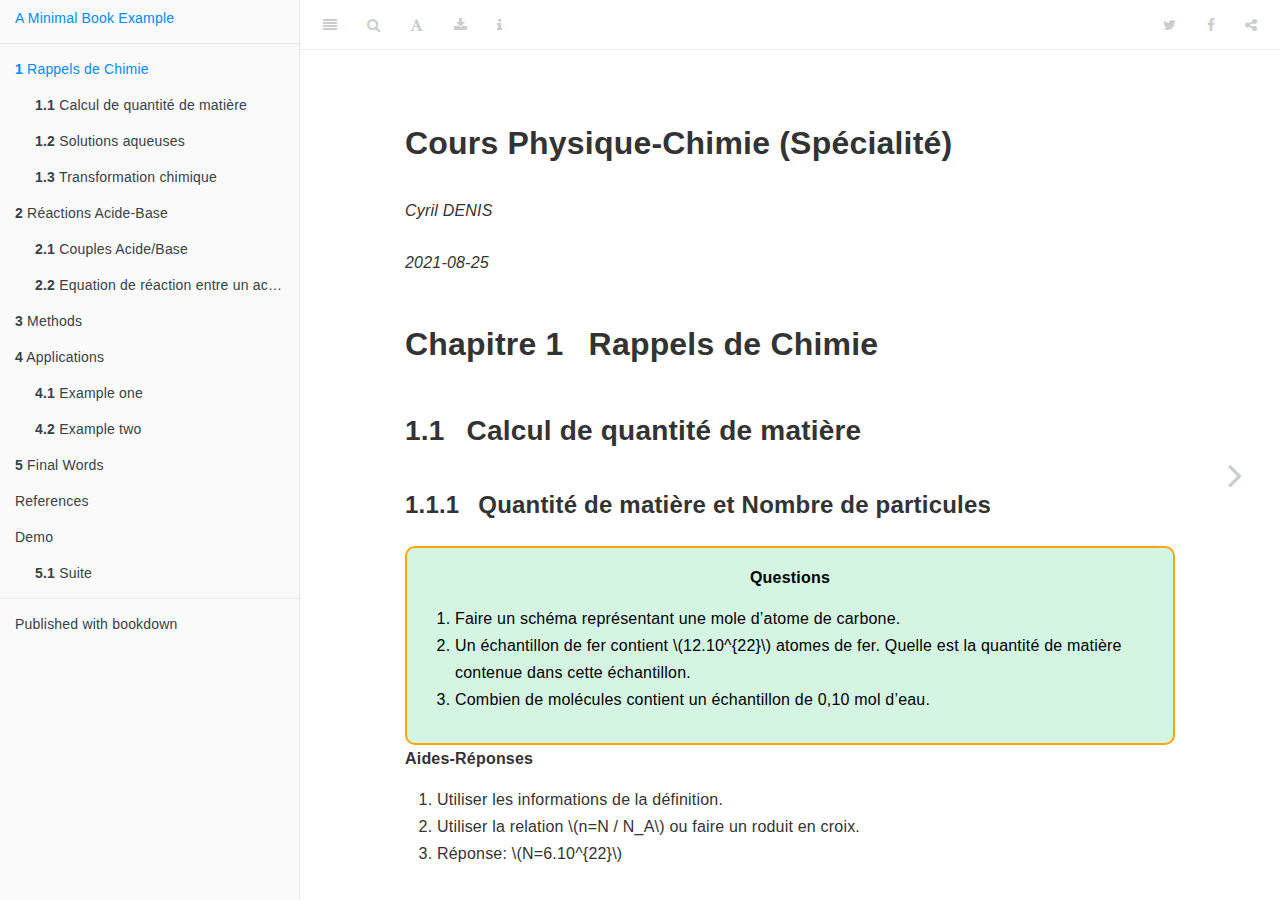
==== commit 46e7ca5a: "acidebase 1" ====
--- a/index.html
+++ b/index.html
@@ -24,7 +24,7 @@
 <meta name="author" content="Cyril DENIS" />
 
 
-<meta name="date" content="2021-07-06" />
+<meta name="date" content="2021-08-25" />
 
   <meta name="viewport" content="width=device-width, initial-scale=1" />
   <meta name="apple-mobile-web-app-capable" content="yes" />
@@ -159,7 +159,11 @@
 <li class="chapter" data-level="1.3.2" data-path="index.html"><a href="index.html#tableau-davancement"><i class="fa fa-check"></i><b>1.3.2</b> Tableau d’avancement</a></li>
 </ul></li>
 </ul></li>
-<li class="chapter" data-level="2" data-path="réactions-acide-base.html"><a href="réactions-acide-base.html"><i class="fa fa-check"></i><b>2</b> Réactions Acide-Base</a></li>
+<li class="chapter" data-level="2" data-path="réactions-acide-base.html"><a href="réactions-acide-base.html"><i class="fa fa-check"></i><b>2</b> Réactions Acide-Base</a>
+<ul>
+<li class="chapter" data-level="2.1" data-path="réactions-acide-base.html"><a href="réactions-acide-base.html#couples-acidebase"><i class="fa fa-check"></i><b>2.1</b> Couples Acide/Base</a></li>
+<li class="chapter" data-level="2.2" data-path="réactions-acide-base.html"><a href="réactions-acide-base.html#equation-de-réaction-entre-un-acide-et-une-base"><i class="fa fa-check"></i><b>2.2</b> Equation de réaction entre un acide et une base</a></li>
+</ul></li>
 <li class="chapter" data-level="3" data-path="methods.html"><a href="methods.html"><i class="fa fa-check"></i><b>3</b> Methods</a></li>
 <li class="chapter" data-level="4" data-path="applications.html"><a href="applications.html"><i class="fa fa-check"></i><b>4</b> Applications</a>
 <ul>
@@ -195,7 +199,7 @@
 <div id="header">
 <h1 class="title">Cours Physique-Chimie (Spécialité)</h1>
 <p class="author"><em>Cyril DENIS</em></p>
-<p class="date" style="margin-top: 1.5em;"><em>2021-07-06</em></p>
+<p class="date" style="margin-top: 1.5em;"><em>2021-08-25</em></p>
 </div>
 <div id="rappels-de-chimie" class="section level1" number="1">
 <h1><span class="header-section-number">Chapitre 1</span> Rappels de Chimie</h1>
